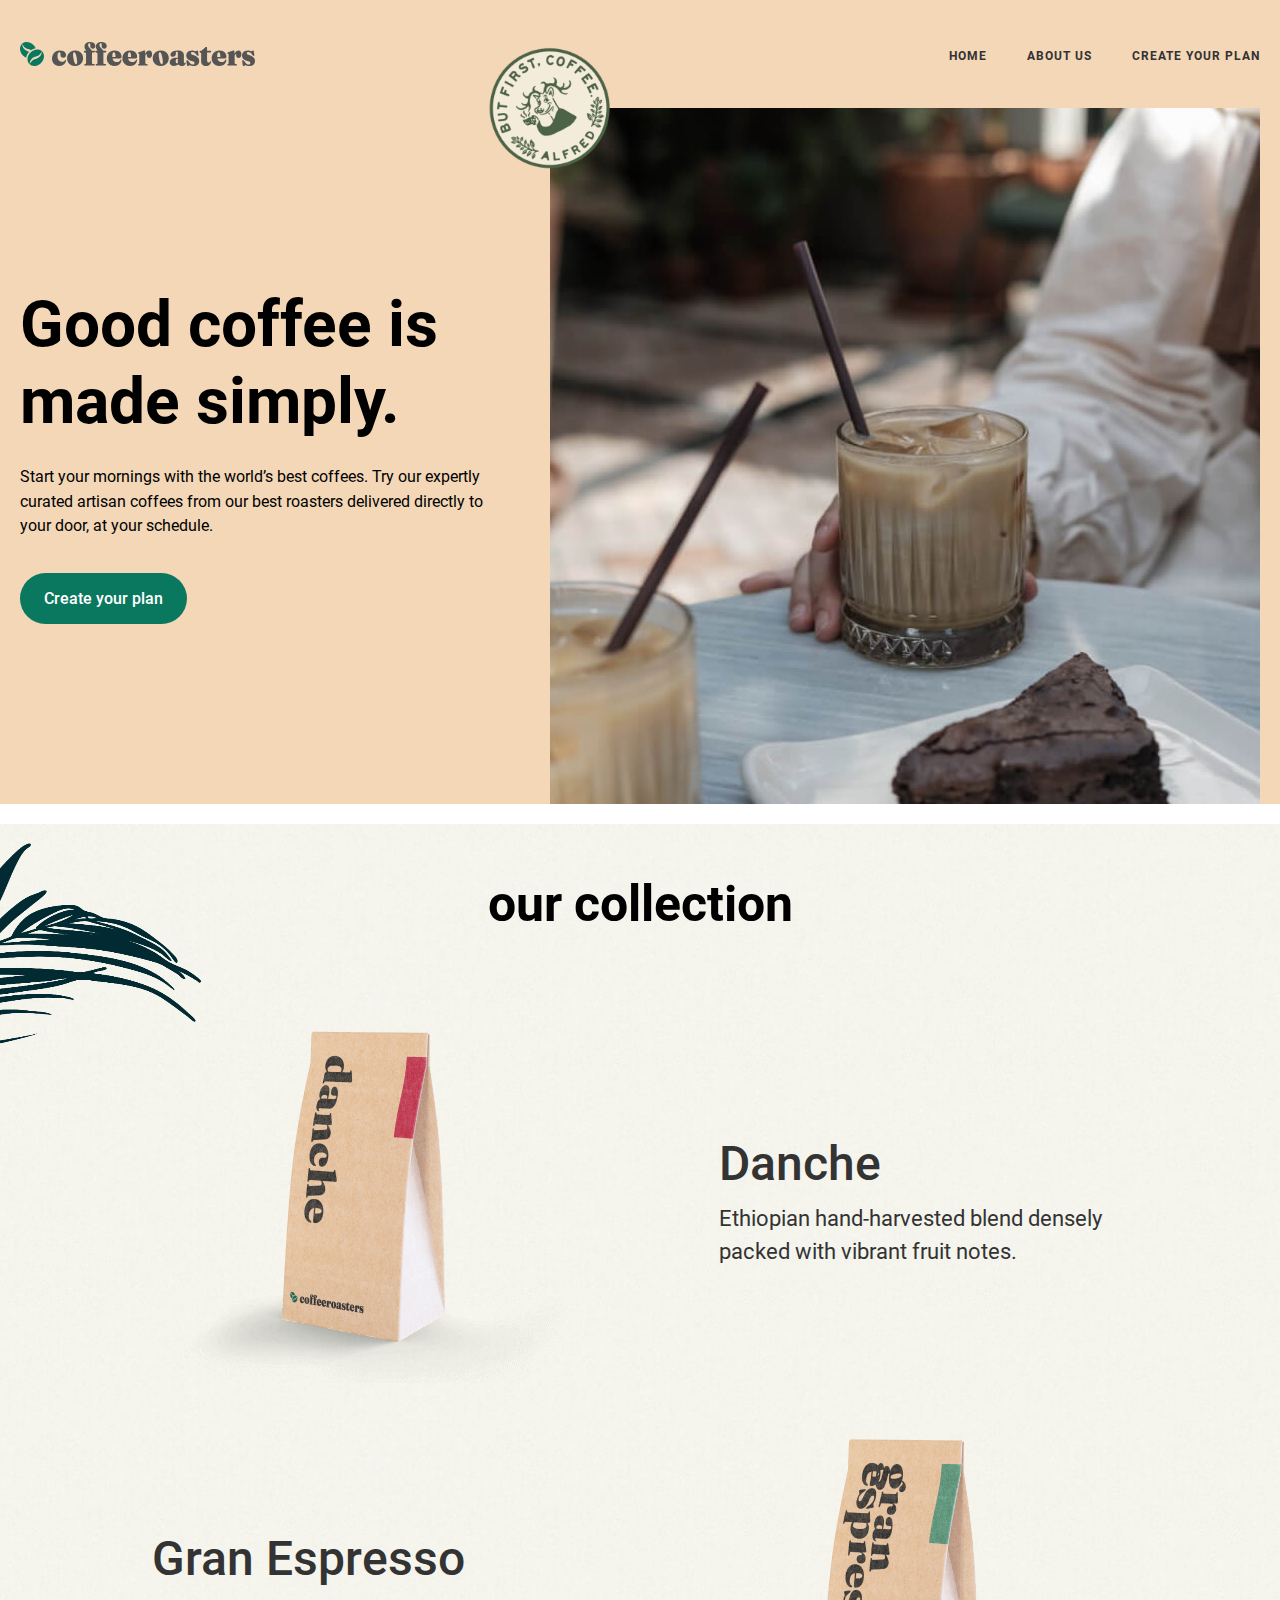
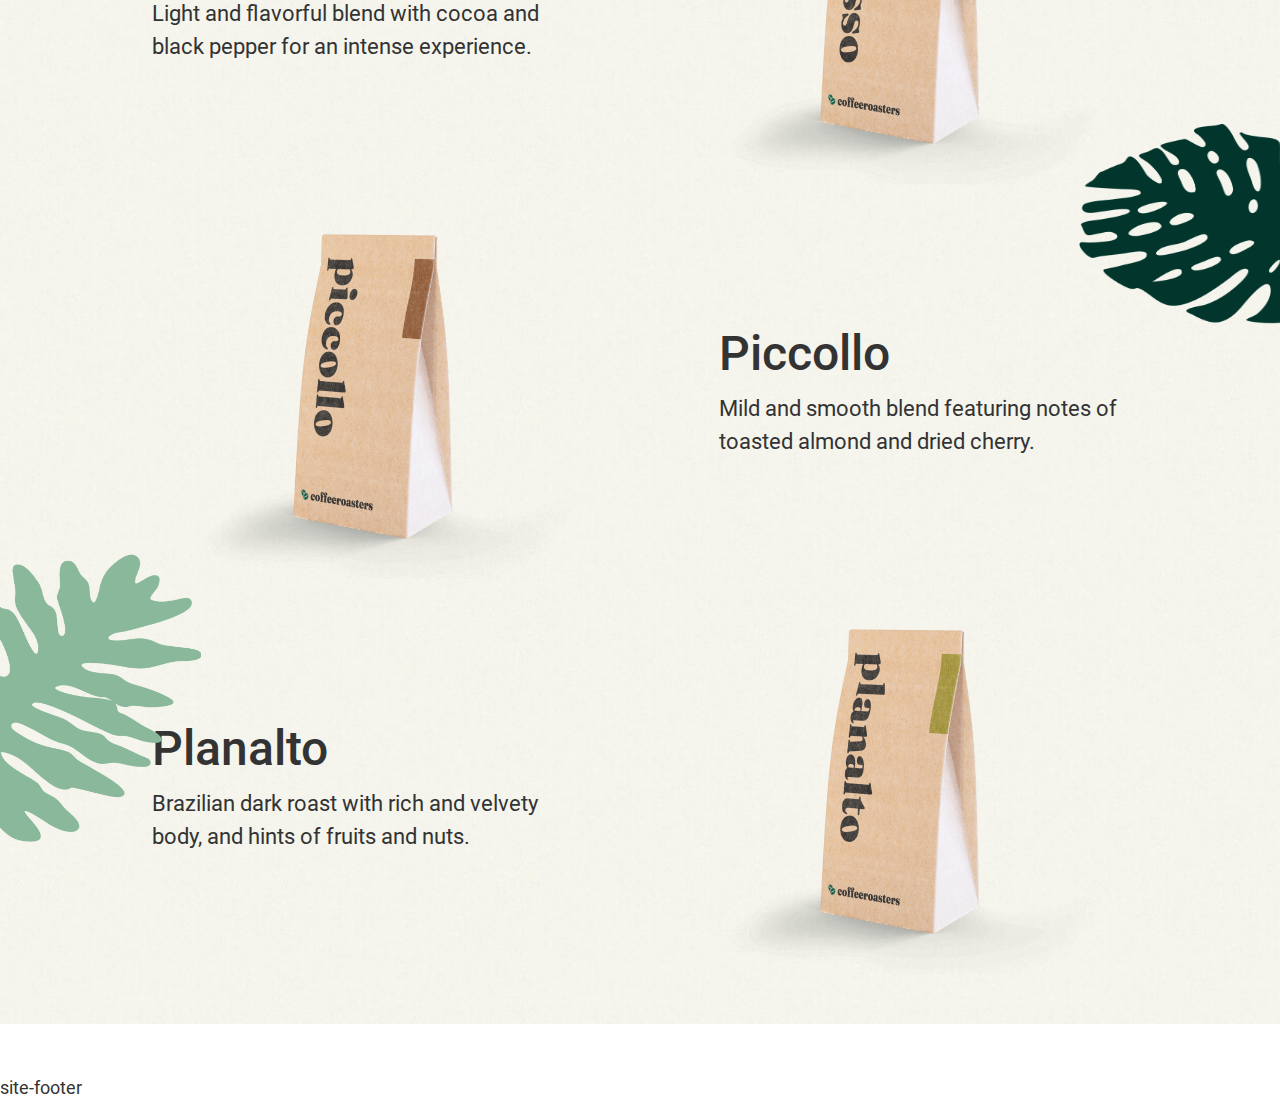
==== index.html @ a3892e59 "add our-collaction" ====
<!DOCTYPE html>
<html lang="en">
	<head>
		<meta charset="UTF-8" />
		<meta name="viewport" content="width=device-width, initial-scale=1.0" />
		<title>Cofferoasters</title>
		<!-- CSS -->
		<link rel="stylesheet" href="css/normalize.css" />
		<link rel="stylesheet" href="css/styles..css" />
	</head>
	<body>
		<div class="site-heder-wrapper">
			<headr class="site-header">
				<div class="container site-header__container">
					<a class="site-logo" href="/">
						<img class="site-logo__img" src="img/logo.svg" alt="logo" width="235" height="24" />
					</a>
					<ul class="site-nav">
						<li class="site-nav__item">
							<a class="site-nav__link" href="/">HOME</a>
						</li>
						<li class="site-nav__item">
							<a class="site-nav__link" href="/">ABOUT US</a>
						</li>
						<li class="site-nav__item">
							<a class="site-nav__link" href="/">Create your plan</a>
						</li>
					</ul>
				</div>
			</headr>
			<div class="hero">
				<div class="container hero__container">
					<div class="hero__info">
						<h1 class="hero__info-title">Good coffee is made simply.</h1>
						<p class="hero__info-text">
							Start your mornings with the world’s best coffees. Try our expertly curated artisan coffees from our best roasters
							delivered directly to your door, at your schedule.
						</p>
						<button class="btn">Create your plan</button>
					</div>
					<div class="hero__img-wrapper">
						<img src="img/hero-img.jpg" alt="hero-img" width="710" height="696" title="copuitino" />
						<img class="hero__img-wrapper__logo" src="img/hero-logo.png" alt="hero-logo" width="160" height="160" />
					</div>
				</div>
			</div>
		</div>
		<main class="main-content">
			<section class="our-collection">
				<img class="our-collaction__img-one" src="img/our-collaction-one.jpg" alt="least" width="402" height="300" />
				<img class="our-collaction__img-two" src="img/our-collaction-two.png" alt="least" width="402" height="300" />
				<img class="our-collaction__img-four" src="img/our-collaction-four.png" alt="least" width="402" height="300" />
				<div class="container our-collaction__containner">
					<h2 class="our-collection__title">our collection</h2>
					<ul class="our-collection__list">
						<li class="our-collection__item">
							<img class="our-collaction__img" src="img/danche.png" alt="Danche" width="450" height="375" title="Danche" />
							<div class="our-collection__item-info">
								<h2 class="our-collection__item-info__title">Danche</h2>
								<p class="our-collection__item-info__text">
									Ethiopian hand-harvested blend densely packed with vibrant fruit notes.
								</p>
							</div>
						</li>
						<li class="our-collection__item">
							<img
								class="our-collaction__img our-collaction__img2"
								src="img/grean-e.png"
								alt="Gran Espresso"
								width="450"
								height="375"
								title="Gran Espresso" />
							<div class="our-collection__item-info">
								<h2 class="our-collection__item-info__title">Gran Espresso</h2>
								<p class="our-collection__item-info__text">
									Light and flavorful blend with cocoa and black pepper for an intense experience.
								</p>
							</div>
						</li>
						<li class="our-collection__item">
							<img class="our-collaction__img" src="img/piccollo.png" alt="Piccollo" width="450" height="375" title="Piccollo" />
							<div class="our-collection__item-info">
								<h2 class="our-collection__item-info__title">Piccollo</h2>
								<p class="our-collection__item-info__text">
									Mild and smooth blend featuring notes of toasted almond and dried cherry.
								</p>
							</div>
						</li>
						<li class="our-collection__item">
							<img
								class="our-collaction__img our-collaction__img2"
								src="img/planato.png"
								alt="Planalto"
								width="450"
								height="375"
								title="Planalto" />
							<div class="our-collection__item-info">
								<h2 class="our-collection__item-info__title">Planalto</h2>
								<p class="our-collection__item-info__text">
									Brazilian dark roast with rich and velvety body, and hints of fruits and nuts.
								</p>
							</div>
						</li>
					</ul>
				</div>
			</section>
		</main>
		<footer class="site-footer">site-footer</footer>
	</body>
</html>
---- css/styles..css ----
:root {
	--green-bg: #0a775f;
	--black-color: #000000;
	--text-color: #333333;
	--white-color: #ffffff;
	--gold-bg: #f3d7b7;
	--darkgold-bg: #c99b67;
	--light-bg: #f8f8f2;
}

/* FOTS */
@font-face {
	font-family: 'Roboto';
	src: url('../fonts/Roboto-Regular.woff2') format('woff2'), url('../fonts/Roboto-Regular.woff') format('woff');
	font-weight: normal;
	font-style: normal;
	font-display: swap;
}

@font-face {
	font-family: 'Roboto';
	src: url('../fonts/Roboto-Medium.woff2') format('woff2'), url('../fonts/Roboto-Medium.woff') format('woff');
	font-weight: 500;
	font-style: normal;
	font-display: swap;
}

@font-face {
	font-family: 'Roboto';
	src: url('../fonts/Roboto-Bold.woff2') format('woff2'), url('../fonts/Roboto-Bold.woff') format('woff');
	font-weight: bold;
	font-style: normal;
	font-display: swap;
}

html {
	height: 100%;
	box-sizing: border-box;
	scroll-behavior: smooth;
}

*,
*::before,
*::after {
	box-sizing: inherit;
}

*:focus {
	outline: 2px dotted var(--green-bg);
	outline-offset: 3px;
}

body {
	display: flex;
	flex-direction: column;
	height: 100%;
	font-family: 'Roboto', sans-serif;
	font-weight: 400;
	color: var(--text-color);
	line-height: 1.55;
	font-size: 18px;
}

.container {
	max-width: 1380px;
	width: 100%;
	padding-left: 20px;
	padding-right: 20px;
	margin-left: auto;
	margin-right: auto;
}

h1,
h2,
h3,
h4,
h5,
h6,
p {
	margin-top: 0;
	margin-bottom: 0;
}

ul {
	list-style: none;
}

a {
	text-decoration: none;
}

.btn {
	border: none;
	padding: 16px 24px;
	border-radius: 100px;
	background-color: var(--green-bg);
	color: var(--white-color);
	font-size: 16px;
	font-weight: 500;
	line-height: 1.2;
	text-align: center;
	cursor: pointer;
	transition: opacity 0.4s ease;
}

.btn:hover {
	opacity: 0.8;
}

.btn:active {
	opacity: 0.6;
}

.main-content {
	flex-grow: 1;
	padding-top: 20px;
	padding-bottom: 50px;
}

.site-heder-wrapper {
	padding-top: 40px;
	background-color: var(--gold-bg);
}

.site-header {
	margin-bottom: 40px;
}

.site-header__container {
	display: flex;
	align-items: center;
	justify-content: space-between;
}

.site-logo {
	width: 235px;
	height: 24px;
	display: inline-block;
	transition: opacity 0.4s ease;
}

.site-logo:hover {
	opacity: 0.8;
}

.site-logo:active {
	opacity: 0.6;
}

.site-nav {
	padding: 0;
	margin: 0;
	display: flex;
	align-items: center;
}

.site-nav__item:not(:last-child) {
	margin-right: 40px;
}

.site-nav__link {
	text-transform: uppercase;
	color: var(--text-color);
	transition: all 0.4s ease;
	font-size: 12px;
	letter-spacing: 1px;
	line-height: 1.2;
	font-weight: 700;
}

.site-nav__link:hover {
	color: var(--green-bg);
}

.site-nav__link:active {
	opacity: 0.6;
}

/* HERO */
.hero {
	padding-top: 40px;
}
.hero__container {
	display: flex;
	align-items: center;
	justify-content: space-between;
}

.hero__info {
	max-width: 464px;
	width: 100%;
	margin-right: 50px;
}

.hero__info-title {
	color: var(--black-color);
	font-weight: 700;
	font-size: 64px;
	line-height: 1.2;
	margin-bottom: 24px;
}

.hero__info-text {
	font-size: 16px;
	color: var(--black-color);
	margin-bottom: 34px;
}

.hero__img-wrapper {
	position: relative;
	width: 710px;
	height: 696px;
}

.hero__img-wrapper img {
	object-fit: cover;
}

.hero__img-wrapper__logo {
	position: absolute;
	top: -80px;
	left: -80px;
	width: 160px;
	height: 160px;
}

/* OUR-COLLACTION */
.our-collection {
	position: relative;
}

.our-collaction__img-one {
	position: absolute;
	top: 0;
	left: -201px;
}

.our-collaction__img-two {
	position: absolute;
	top: 50%;
	right: -201px;
}
.our-collaction__img-four {
	position: absolute;
	bottom: 170px;
	left: -201px;
}
.our-collaction__containner {
	background-image: url(../img/our-collaction-bg.jpg);
	background-repeat: no-repeat;
	background-size: cover;
	background-position: center center;
	background-color: var(--light-bg);
	padding-top: 50px;
	padding-bottom: 50px;
}

.our-collection__title {
	text-align: center;
	font-weight: 700;
	font-size: 50px;
	line-height: 1.2;
	color: var(--black-color);
	margin-bottom: 80px;
}

.our-collection__list {
	display: flex;
	flex-direction: column;
	justify-content: center;
	align-items: center;
	margin: 0;
	padding: 0;
}

.our-collection__item {
	display: flex;
	align-items: center;
}

.our-collection__item:not(:last-child) {
	margin-bottom: 20px;
}

.our-collection__item:nth-child(2n) {
	flex-direction: row-reverse;
}

.our-collaction__img {
	width: 450px;
	height: 375px;
	object-fit: cover;
	margin-right: 117px;
}

.our-collaction__img2 {
	margin-right: 0;
	margin-left: 117px;
}

.our-collection__item-info {
	max-width: 410px;
}

.our-collection__item-info__title {
	margin-bottom: 10px;
	font-weight: 500;
	font-size: 48px;
	line-height: 1.2;
}

.our-collection__item-info__text {
	font-size: 22px;
	line-height: 1.5;
	font-weight: 400;
}
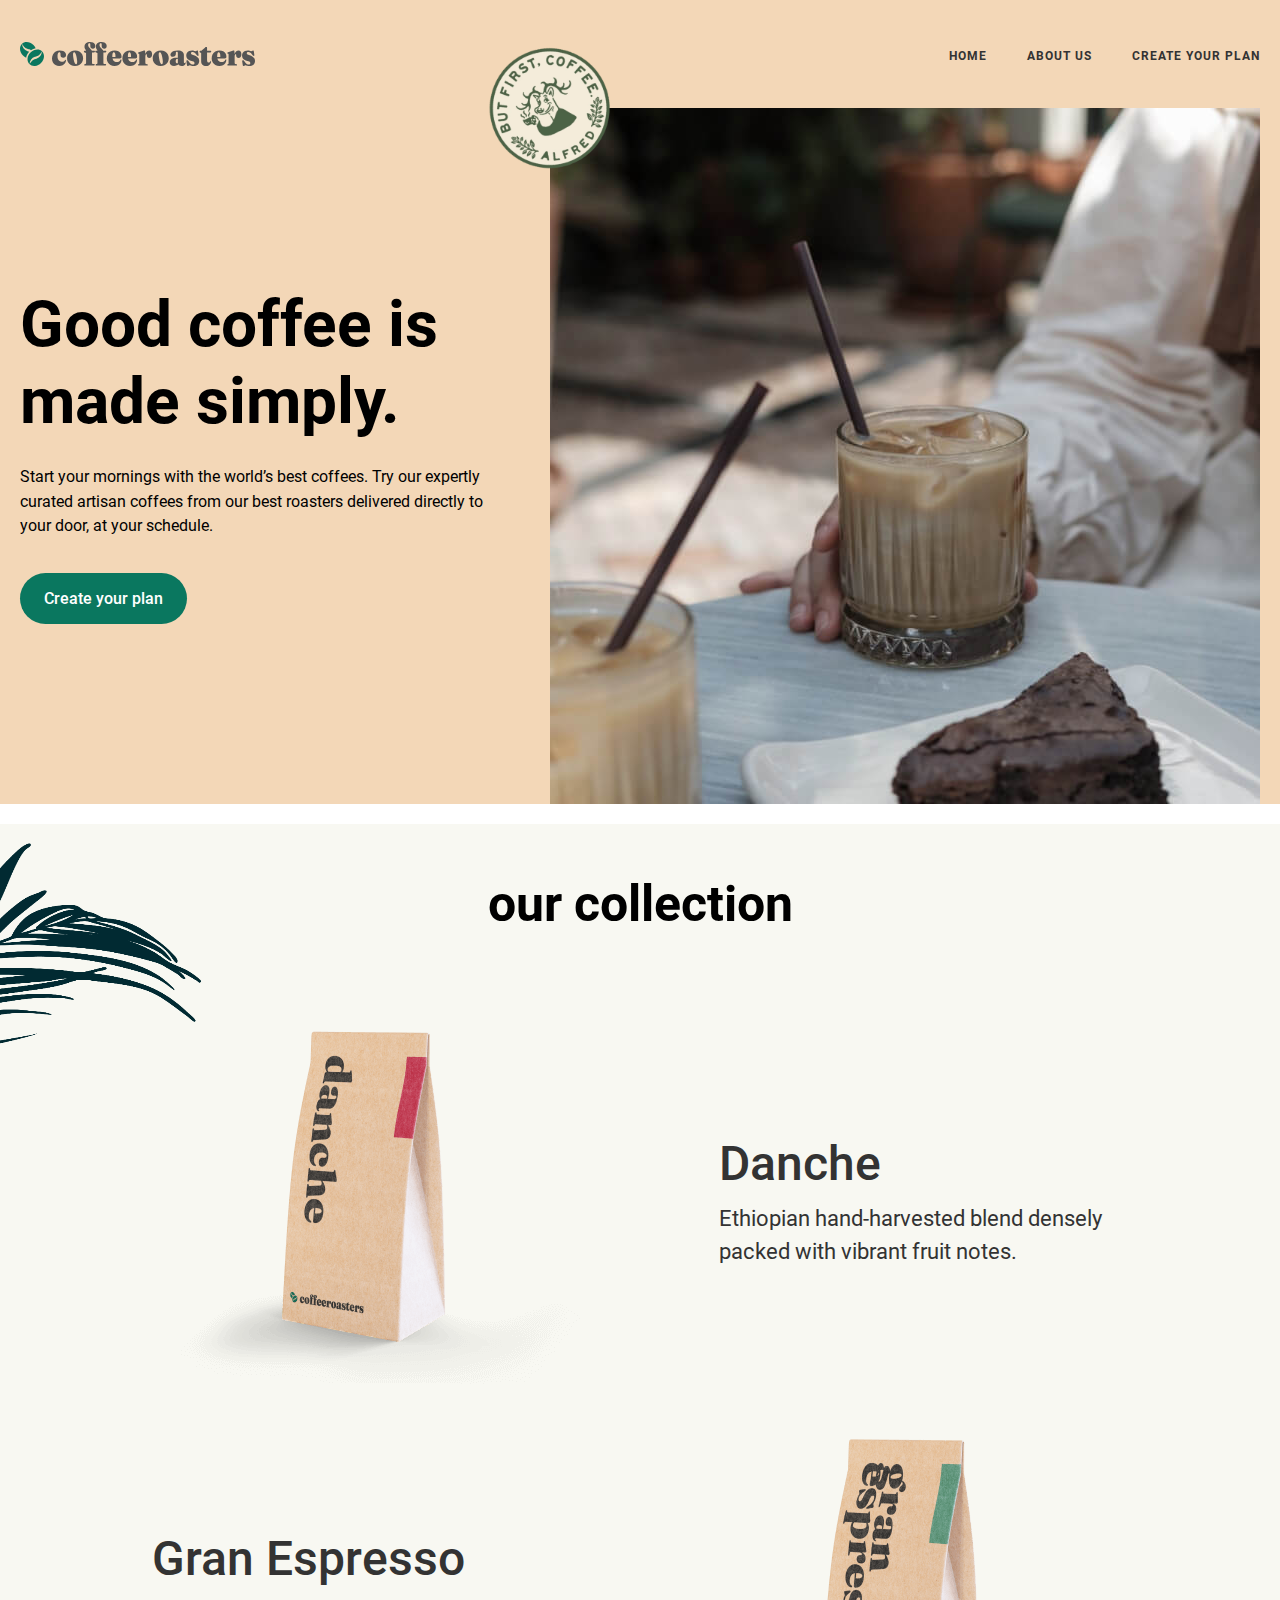
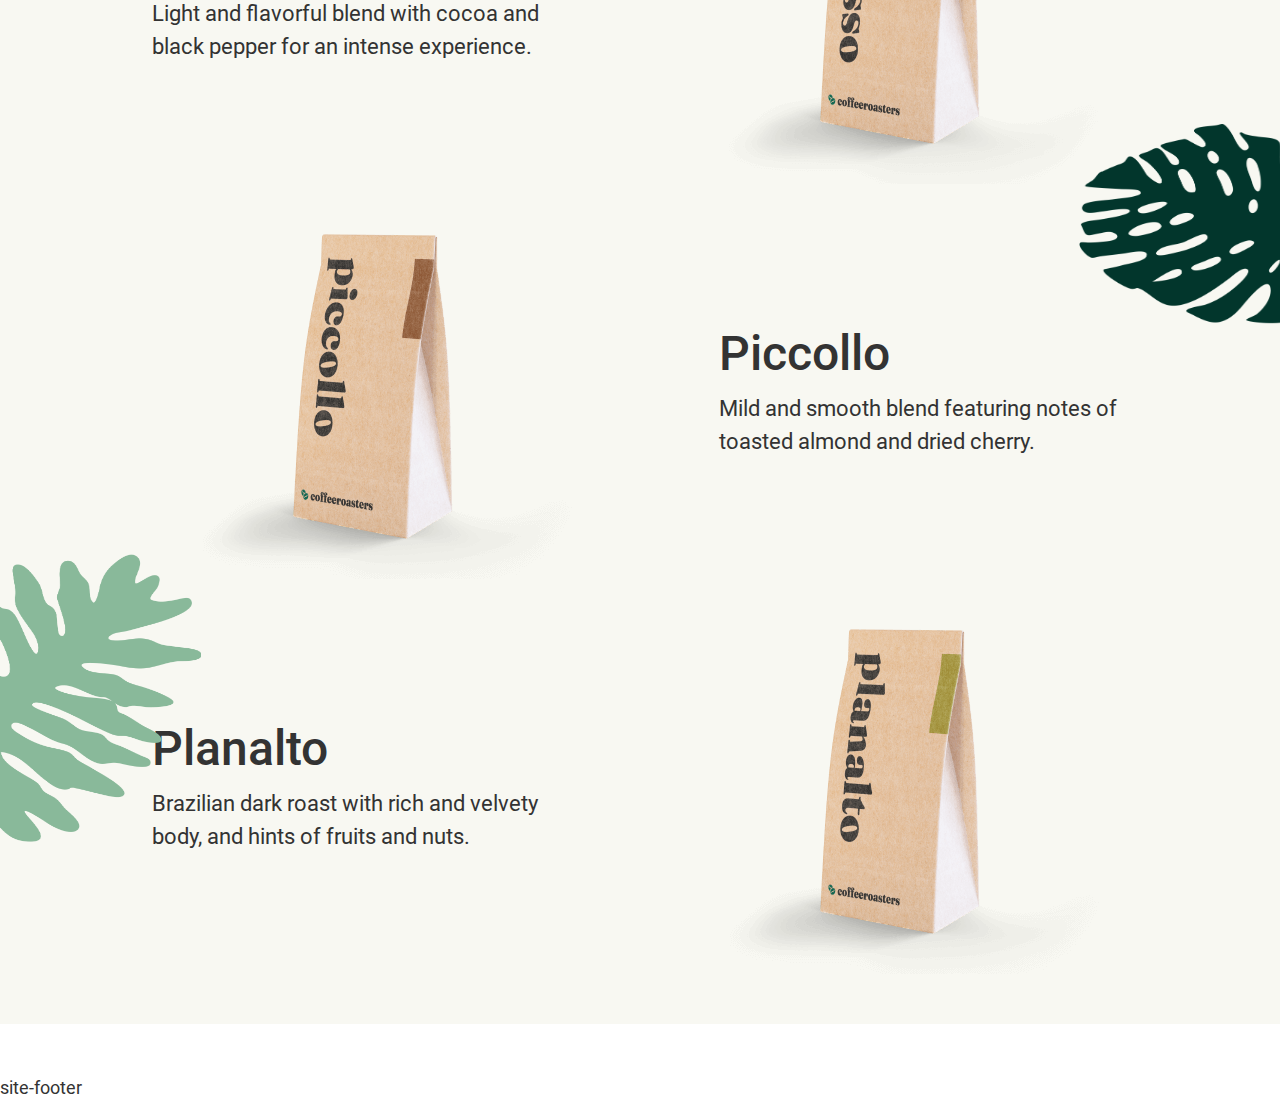
==== commit a16e4461: "add bem && positen" ====
--- a/index.html
+++ b/index.html
@@ -47,14 +47,14 @@
 		</div>
 		<main class="main-content">
 			<section class="our-collection">
-				<img class="our-collaction__img-one" src="img/our-collaction-one.jpg" alt="least" width="402" height="300" />
-				<img class="our-collaction__img-two" src="img/our-collaction-two.png" alt="least" width="402" height="300" />
-				<img class="our-collaction__img-four" src="img/our-collaction-four.png" alt="least" width="402" height="300" />
-				<div class="container our-collaction__containner">
+				<div class="container our-collection__containner">
+					<img class="our-collection__img-one" src="img/our-collaction-one.jpg" alt="least" width="402" height="300" />
+					<img class="our-collection__img-two" src="img/our-collaction-two.png" alt="least" width="402" height="300" />
+					<img class="our-collection__img-four" src="img/our-collaction-four.png" alt="least" width="402" height="300" />
 					<h2 class="our-collection__title">our collection</h2>
 					<ul class="our-collection__list">
 						<li class="our-collection__item">
-							<img class="our-collaction__img" src="img/danche.png" alt="Danche" width="450" height="375" title="Danche" />
+							<img class="our-collection__img" src="img/danche.png" alt="Danche" width="450" height="375" title="Danche" />
 							<div class="our-collection__item-info">
 								<h2 class="our-collection__item-info__title">Danche</h2>
 								<p class="our-collection__item-info__text">
@@ -64,7 +64,7 @@
 						</li>
 						<li class="our-collection__item">
 							<img
-								class="our-collaction__img our-collaction__img2"
+								class="our-collection__img our-collection__img2"
 								src="img/grean-e.png"
 								alt="Gran Espresso"
 								width="450"
@@ -78,7 +78,7 @@
 							</div>
 						</li>
 						<li class="our-collection__item">
-							<img class="our-collaction__img" src="img/piccollo.png" alt="Piccollo" width="450" height="375" title="Piccollo" />
+							<img class="our-collection__img" src="img/piccollo.png" alt="Piccollo" width="450" height="375" title="Piccollo" />
 							<div class="our-collection__item-info">
 								<h2 class="our-collection__item-info__title">Piccollo</h2>
 								<p class="our-collection__item-info__text">
@@ -88,7 +88,7 @@
 						</li>
 						<li class="our-collection__item">
 							<img
-								class="our-collaction__img our-collaction__img2"
+								class="our-collection__img our-collection__img2"
 								src="img/planato.png"
 								alt="Planalto"
 								width="450"
--- a/css/styles..css
+++ b/css/styles..css
@@ -224,29 +224,27 @@
 	height: 160px;
 }
 
-/* OUR-COLLACTION */
-.our-collection {
-	position: relative;
-}
-
-.our-collaction__img-one {
+/* our-collection */
+
+.our-collection__img-one {
 	position: absolute;
 	top: 0;
 	left: -201px;
 }
 
-.our-collaction__img-two {
+.our-collection__img-two {
 	position: absolute;
 	top: 50%;
 	right: -201px;
 }
-.our-collaction__img-four {
+.our-collection__img-four {
 	position: absolute;
 	bottom: 170px;
 	left: -201px;
 }
-.our-collaction__containner {
-	background-image: url(../img/our-collaction-bg.jpg);
+.our-collection__containner {
+	position: relative;
+	background-image: url(../img/our-collection-bg.jpg);
 	background-repeat: no-repeat;
 	background-size: cover;
 	background-position: center center;
@@ -286,14 +284,14 @@
 	flex-direction: row-reverse;
 }
 
-.our-collaction__img {
+.our-collection__img {
 	width: 450px;
 	height: 375px;
 	object-fit: cover;
 	margin-right: 117px;
 }
 
-.our-collaction__img2 {
+.our-collection__img2 {
 	margin-right: 0;
 	margin-left: 117px;
 }
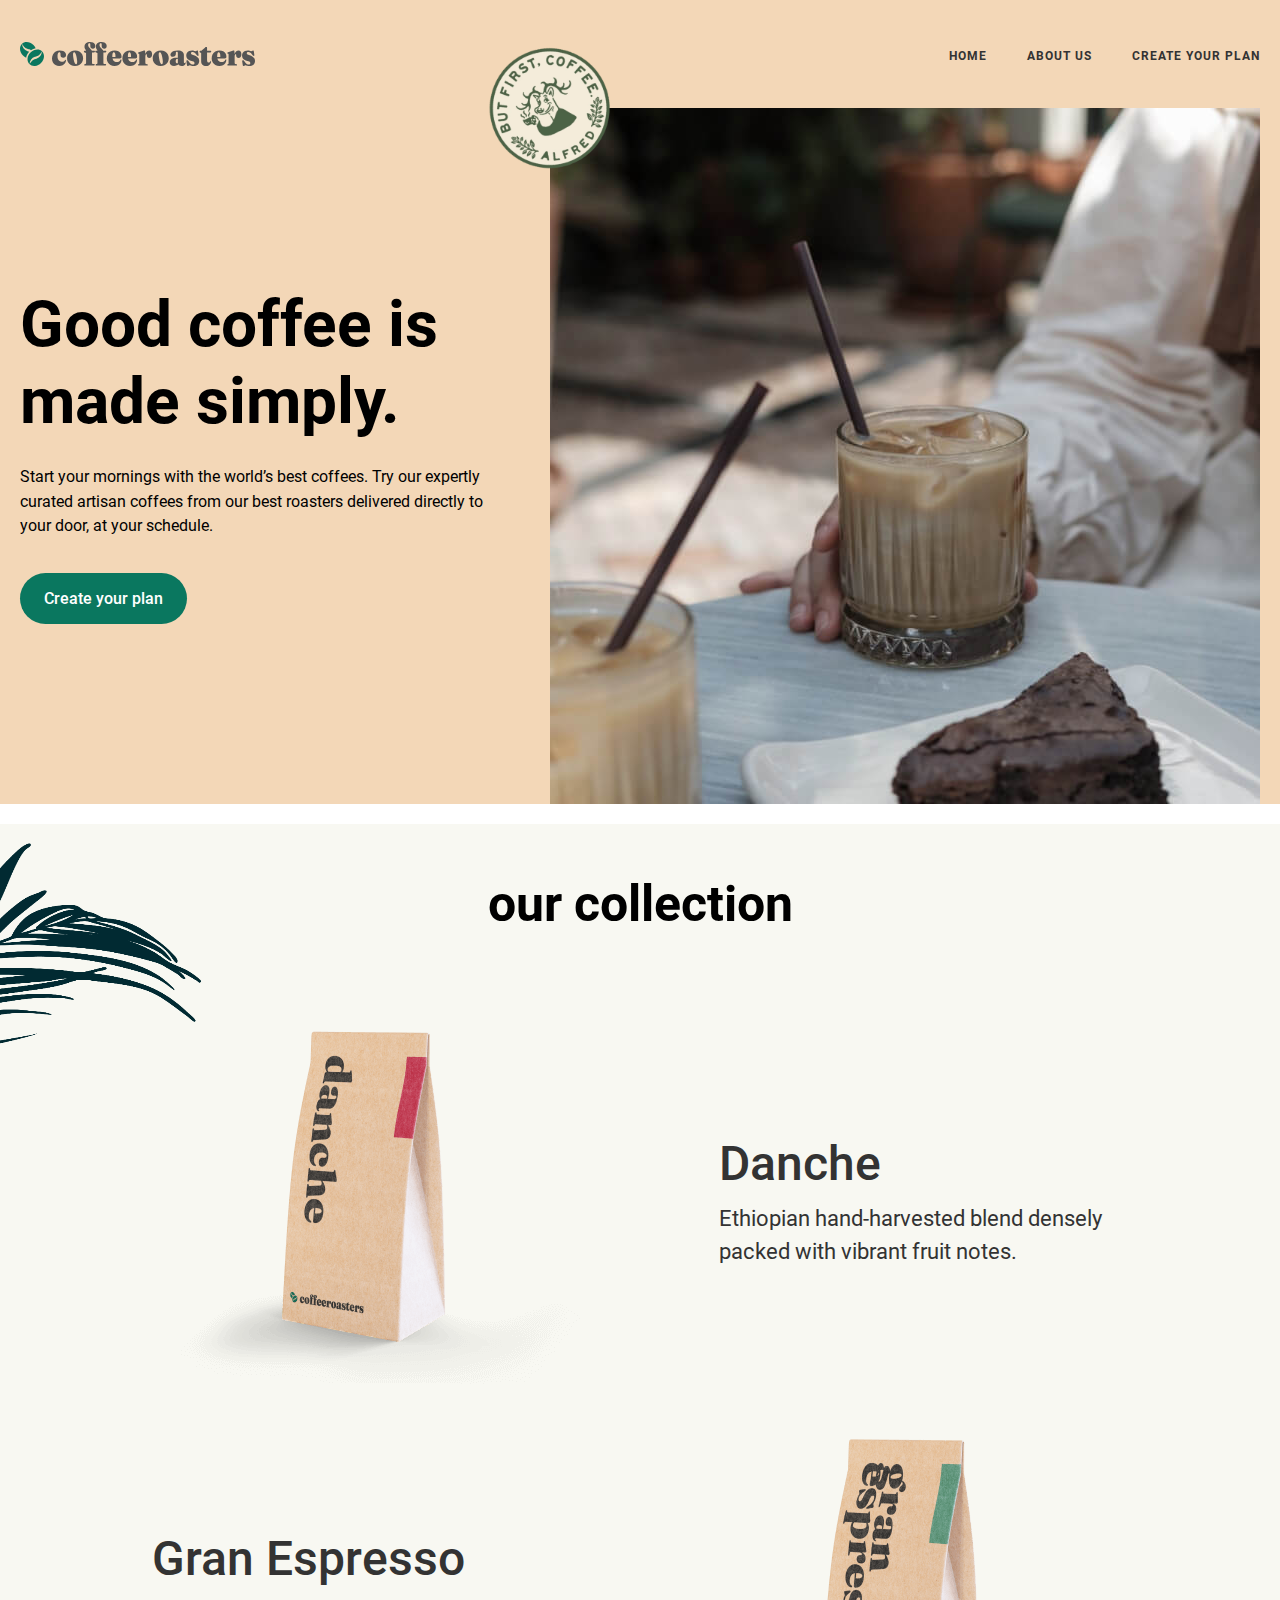
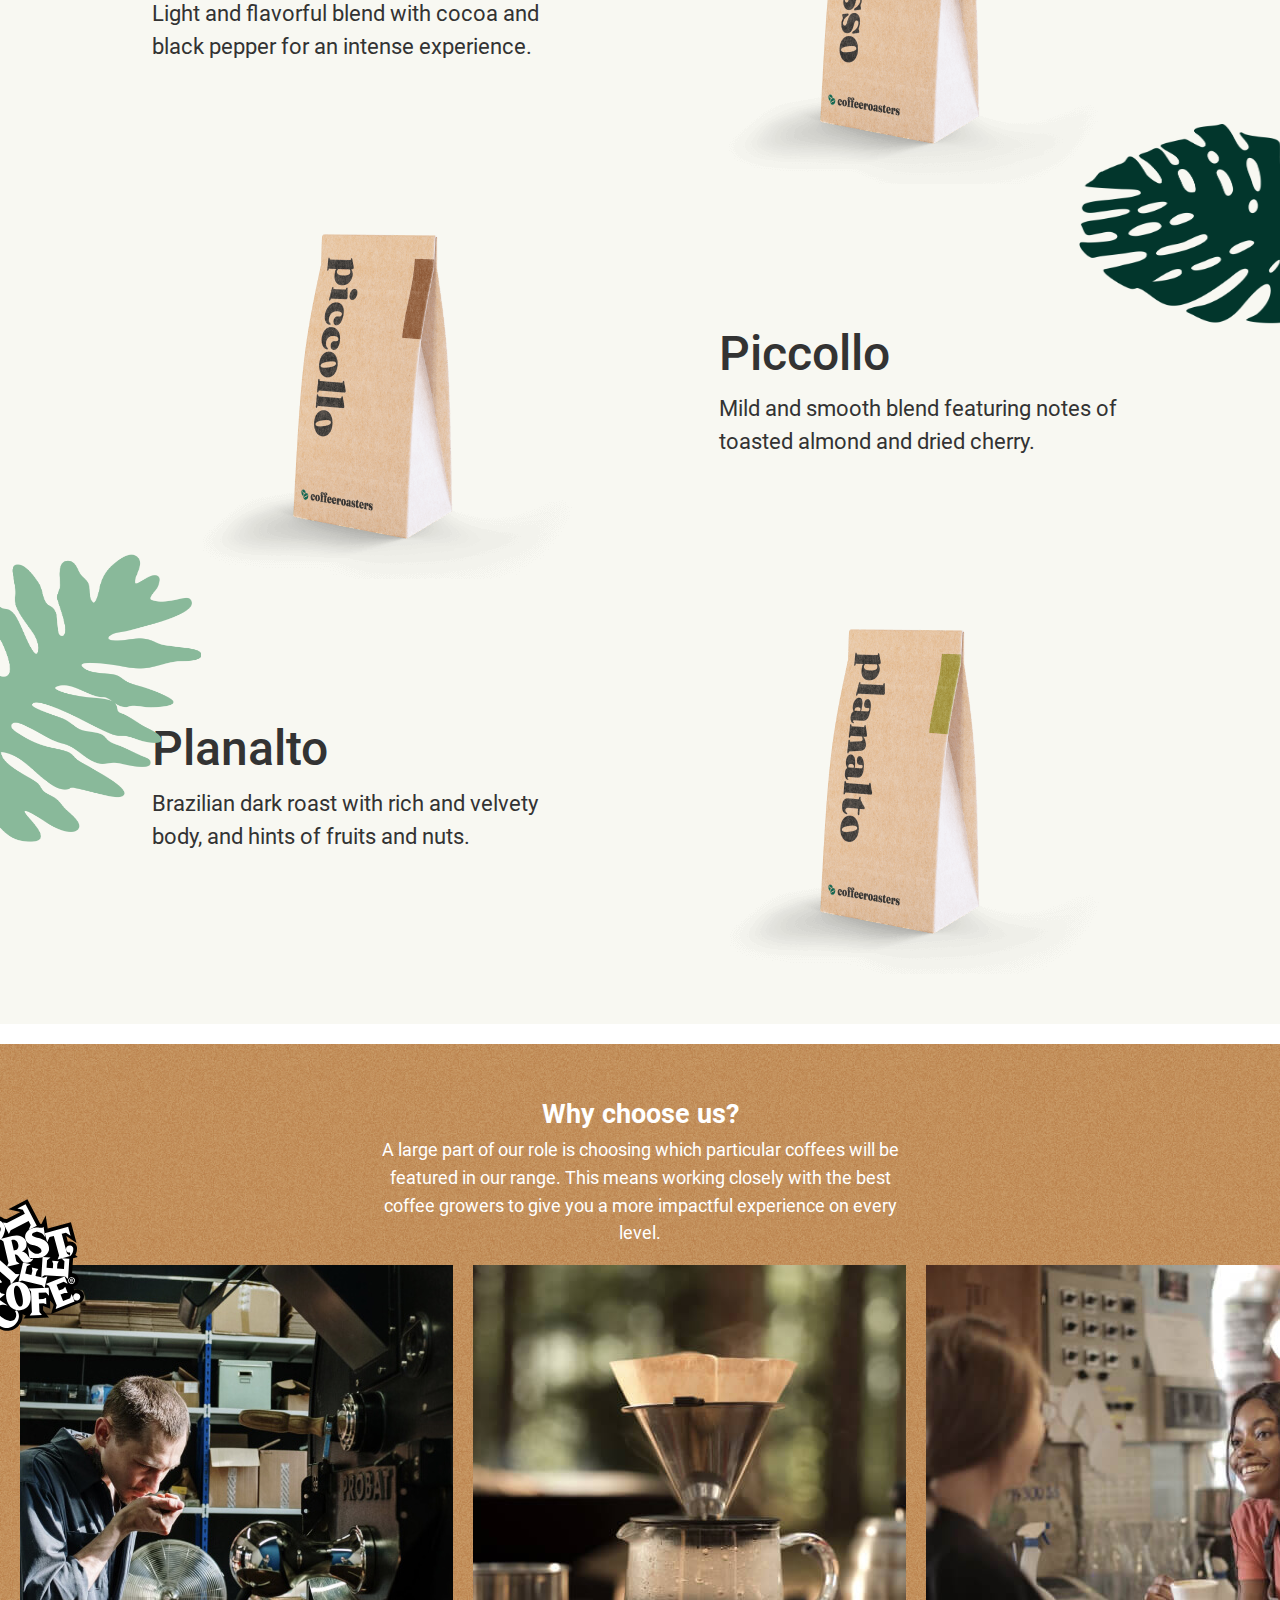
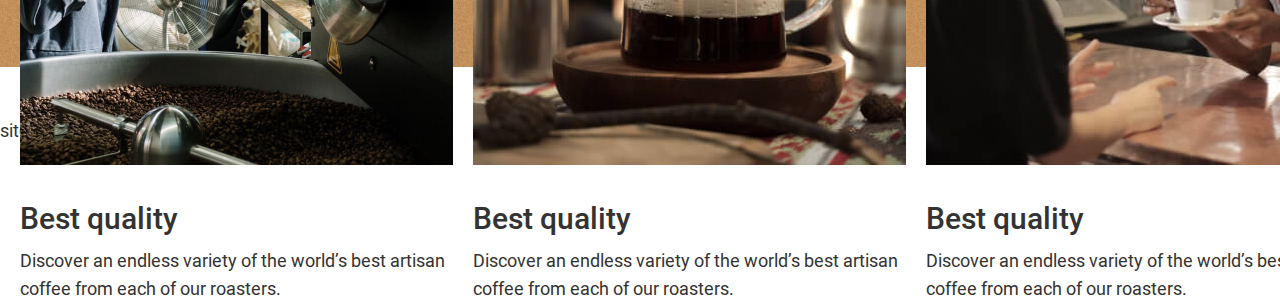
==== commit 965b3d3c: "add index-collection" ====
--- a/index.html
+++ b/index.html
@@ -104,6 +104,66 @@
 					</ul>
 				</div>
 			</section>
+
+			<!-- INDEX_COLLACTION -->
+			<section class="index-colaction">
+				<div class="container index-colaction__inner">
+					<div class="index-colaction__info">
+						<h2 class="index-colaction__title">Why choose us?</h2>
+						<p class="index-colaction__text">
+							A large part of our role is choosing which particular coffees will be featured in our range. This means working
+							closely with the best coffee growers to give you a more impactful experience on every level.
+						</p>
+					</div>
+					<ul class="index-colaction__list">
+						<li class="index-colaction__item">
+							<img
+								class="index-colaction__item-logo"
+								src="img/index-colection-logo.svg"
+								alt="index-colaction-logo"
+								width="128"
+								height="136" />
+							<img
+								class="index-colaction__img"
+								src="img/best-quality.jpg"
+								alt="Best quality"
+								width="433"
+								height="500"
+								title="Best quality" />
+							<h3 class="index-colaction__item-title">Best quality</h3>
+							<p class="index-colaction__item-text">
+								Discover an endless variety of the world’s best artisan coffee from each of our roasters.
+							</p>
+						</li>
+						<li class="index-colaction__item">
+							<img
+								class="index-colaction__img"
+								src="img/exclusive-benefits.jpg"
+								alt="Exclusive benefits"
+								width="433"
+								height="500"
+								title="Exclusive benefits" />
+							<h3 class="index-colaction__item-title">Best quality</h3>
+							<p class="index-colaction__item-text">
+								Discover an endless variety of the world’s best artisan coffee from each of our roasters.
+							</p>
+						</li>
+						<li class="index-colaction__item">
+							<img
+								class="index-colaction__img"
+								src="img/free-shipping.jpg"
+								alt="Free shipping"
+								width="433"
+								height="500"
+								title="Free shipping" />
+							<h3 class="index-colaction__item-title">Best quality</h3>
+							<p class="index-colaction__item-text">
+								Discover an endless variety of the world’s best artisan coffee from each of our roasters.
+							</p>
+						</li>
+					</ul>
+				</div>
+			</section>
 		</main>
 		<footer class="site-footer">site-footer</footer>
 	</body>
--- a/css/styles..css
+++ b/css/styles..css
@@ -57,8 +57,8 @@
 	font-family: 'Roboto', sans-serif;
 	font-weight: 400;
 	color: var(--text-color);
+	font-size: 18px;
 	line-height: 1.55;
-	font-size: 18px;
 }
 
 .container {
@@ -225,7 +225,9 @@
 }
 
 /* our-collection */
-
+.our-collection {
+	margin-bottom: 20px;
+}
 .our-collection__img-one {
 	position: absolute;
 	top: 0;
@@ -312,3 +314,58 @@
 	line-height: 1.5;
 	font-weight: 400;
 }
+
+/* INDEX_COLECTION */
+
+.index-colaction__inner {
+	position: relative;
+	background-image: url(../img/index-colection-bg.jpg);
+	background-position: center center;
+	background-repeat: no-repeat;
+	background-size: cover;
+	padding-top: 50px;
+	padding-bottom: 420px;
+}
+
+.index-colaction__info {
+	margin-left: auto;
+	margin-right: auto;
+	max-width: 518px;
+	width: 100%;
+	text-align: center;
+	color: var(--white-color);
+}
+
+.index-colaction__list {
+	position: absolute;
+	display: flex;
+	padding: 0;
+}
+
+.index-colaction__item:nth-child(1) {
+	position: relative;
+}
+
+.index-colaction__item-logo {
+	position: absolute;
+	left: -64px;
+	top: -68px;
+}
+
+.index-colaction__item:not(:last-child) {
+	margin-right: 20px;
+}
+
+.index-colaction__img {
+	width: 433px;
+	height: 500px;
+	object-fit: cover;
+	margin-bottom: 28px;
+}
+
+.index-colaction__item-title {
+	font-weight: 500;
+	font-size: 30px;
+	line-height: 1.2;
+	margin-bottom: 10px;
+}
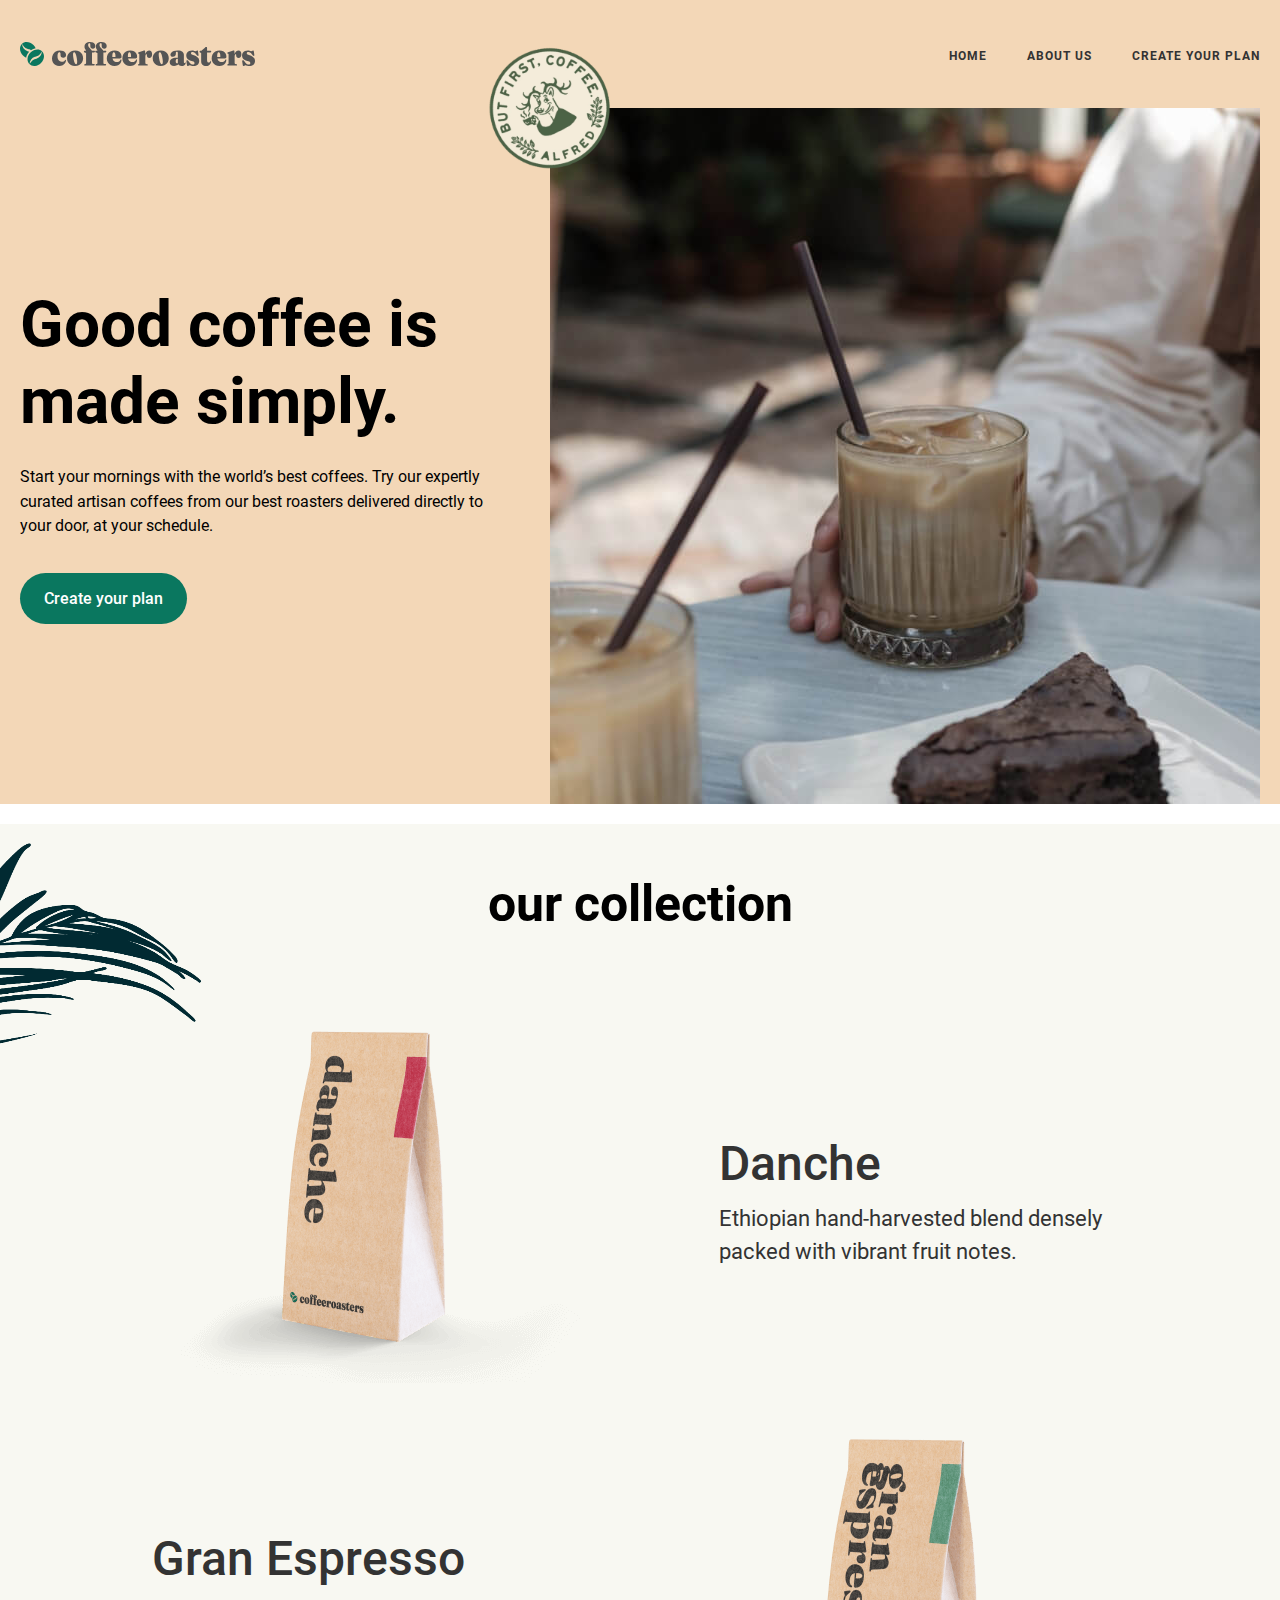
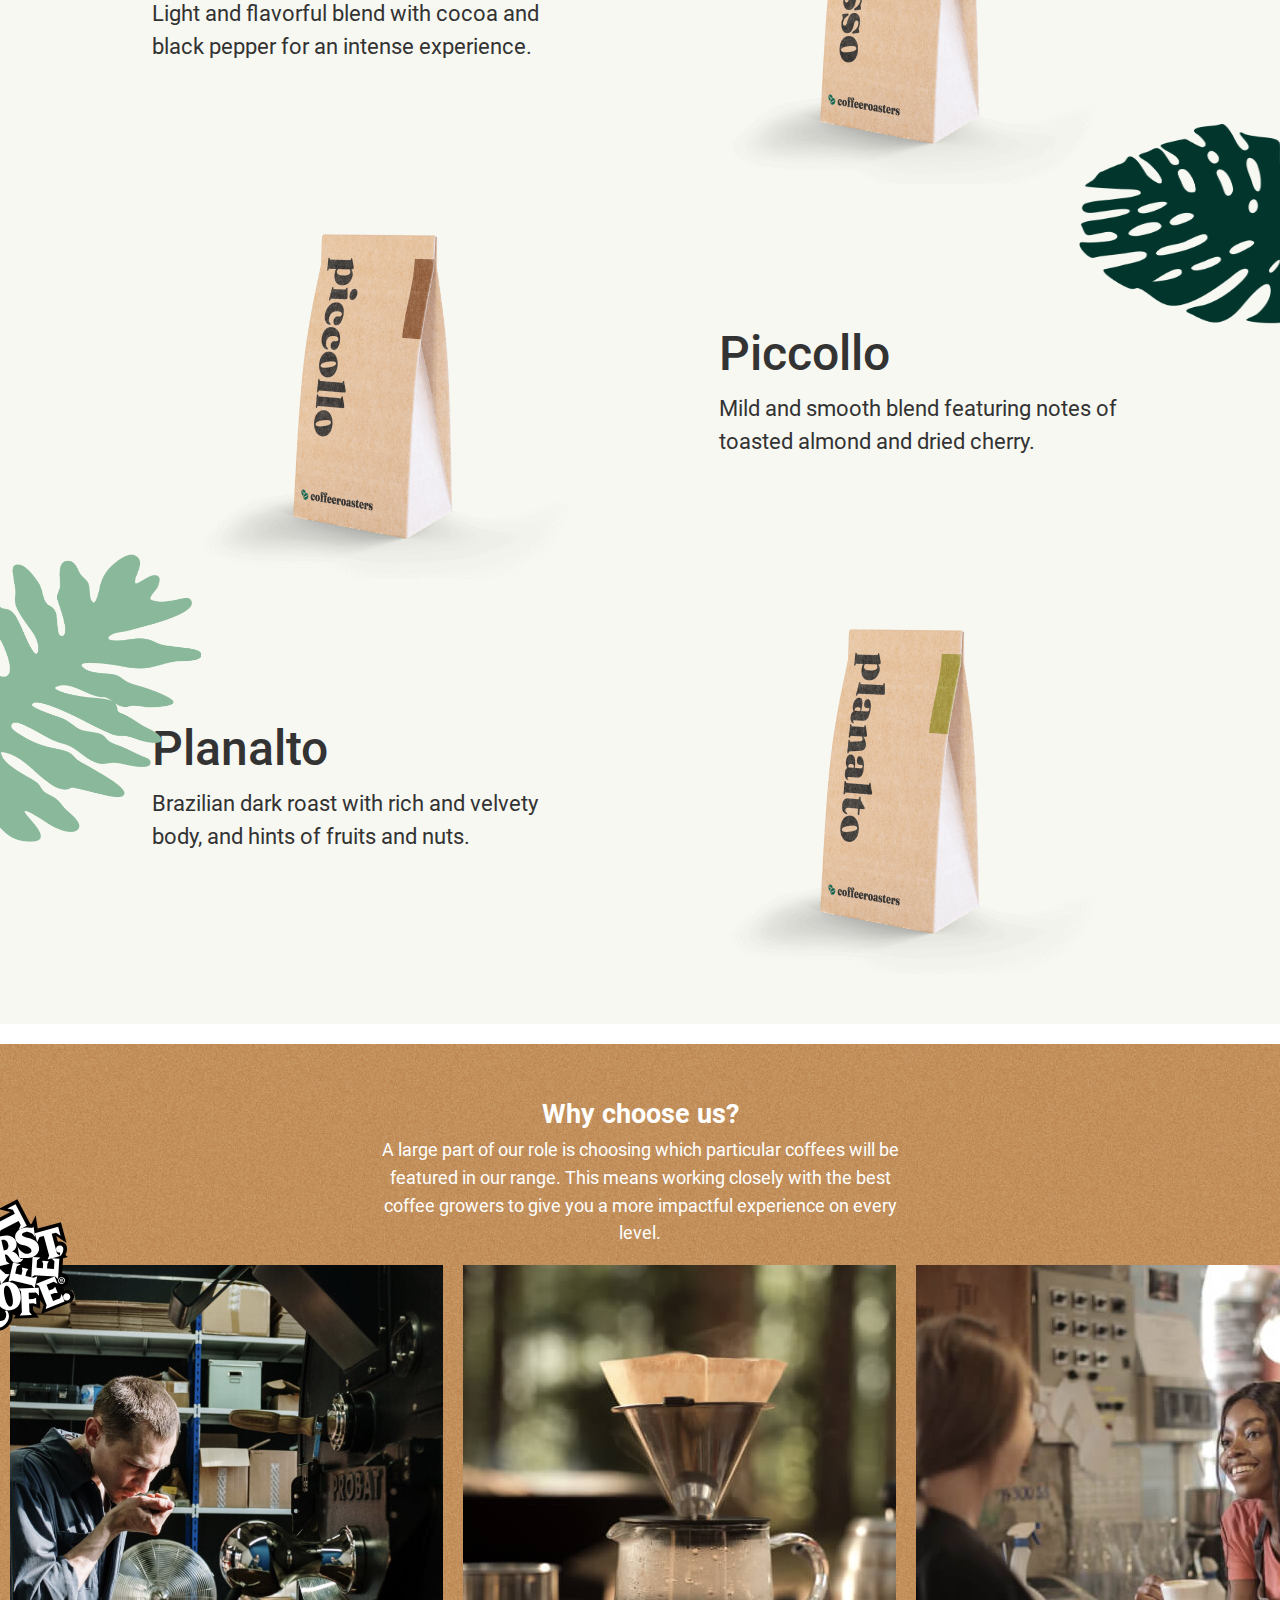
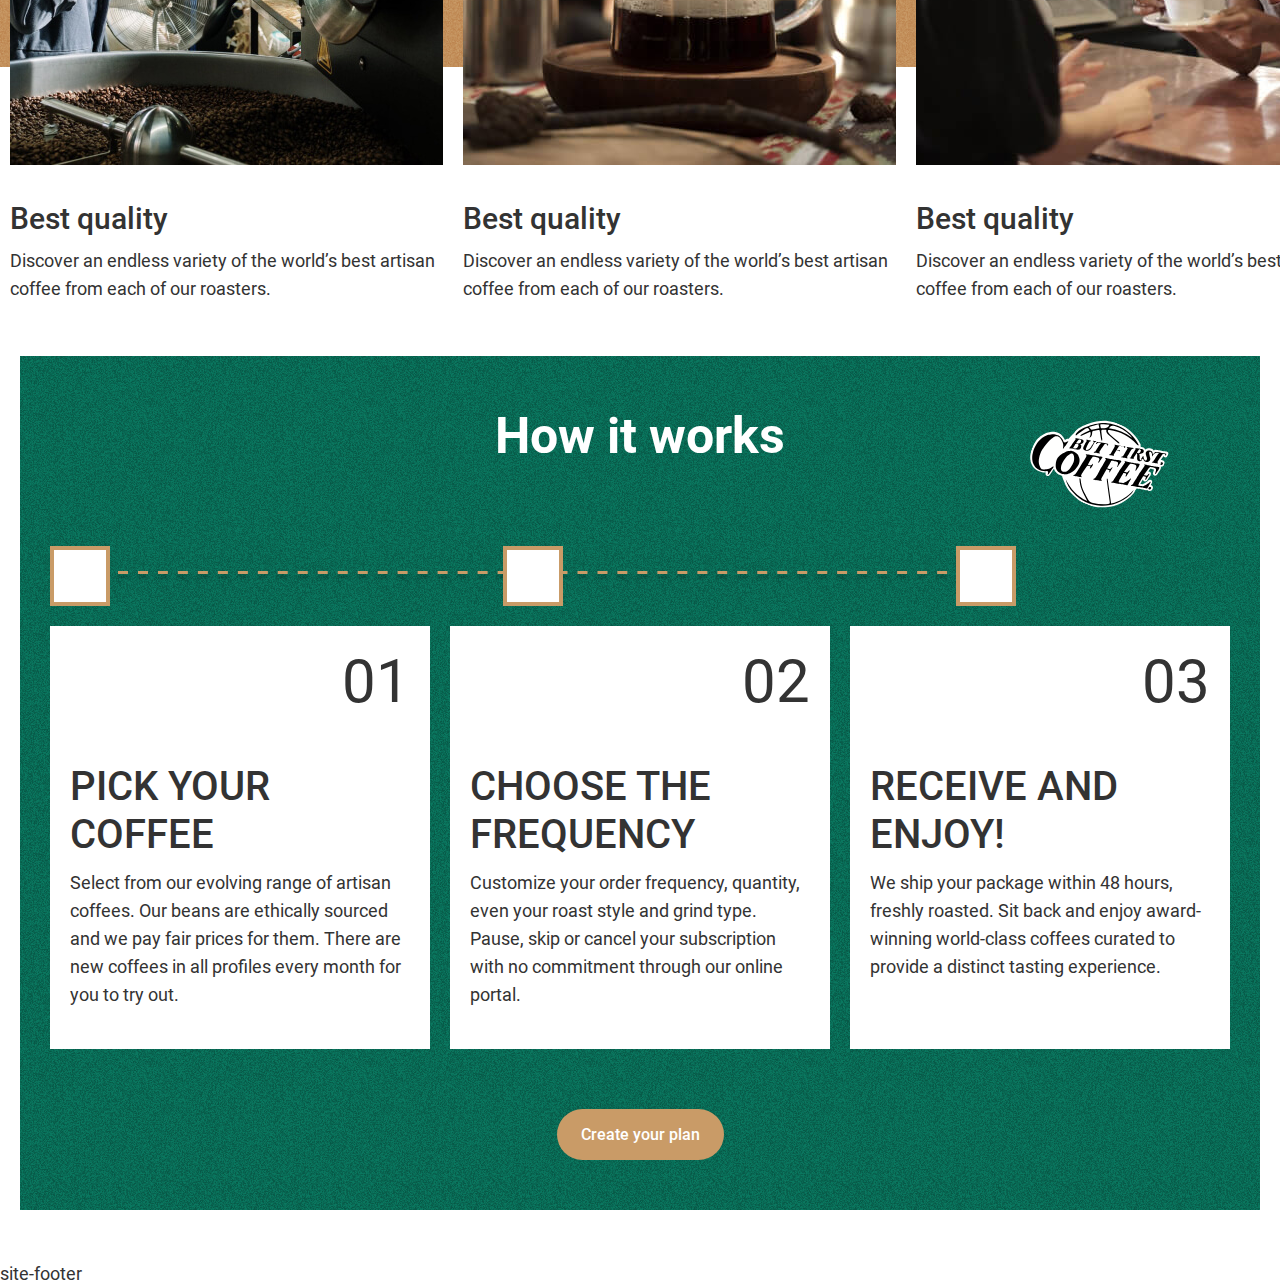
==== commit 5d20f3fe: "add ho-it-works" ====
--- a/index.html
+++ b/index.html
@@ -164,6 +164,58 @@
 					</ul>
 				</div>
 			</section>
+
+			<!-- How it works -->
+			<section class="how-it-works">
+				<div class="container">
+					<div class="how-it-works__inner">
+						<img class="how-it-works__img" src="img/how-it-works.svg" alt="cooffee" width="192" height="129" />
+						<h2 class="how-it-works__title">How it works</h2>
+						<div class="how-it-works__kvadrat">
+							<div class="how-it-works__kvadrat-inner"></div>
+							<div class="how-it-works__kvadrat-inner"></div>
+							<div class="how-it-works__kvadrat-inner"></div>
+						</div>
+						<ol class="how-it-works__list">
+							<li class="how-it-works__item">
+								<h3 class="how-it-works__item-number">01</h3>
+								<div class="how-it-works__item-info">
+									<h3 class="how-it-works__item-title">Pick your coffee</h3>
+									<p class="how-it-works__item-text">
+										Select from our evolving range of artisan coffees. Our beans are ethically sourced and we pay fair prices for
+										them. There are new coffees in all profiles every month for you to try out.
+									</p>
+								</div>
+							</li>
+
+							<li class="how-it-works__item">
+								<h3 class="how-it-works__item-number">02</h3>
+								<div class="how-it-works__item-info">
+									<h3 class="how-it-works__item-title">Choose the frequency</h3>
+									<p class="how-it-works__item-text">
+										Customize your order frequency, quantity, even your roast style and grind type. Pause, skip or cancel your
+										subscription with no commitment through our online portal.
+									</p>
+								</div>
+							</li>
+
+							<li class="how-it-works__item">
+								<h3 class="how-it-works__item-number">03</h3>
+								<div class="how-it-works__item-info">
+									<h3 class="how-it-works__item-title">Receive and enjoy!</h3>
+									<p class="how-it-works__item-text">
+										We ship your package within 48 hours, freshly roasted. Sit back and enjoy award-winning world-class coffees
+										curated to provide a distinct tasting experience.
+									</p>
+								</div>
+							</li>
+						</ol>
+						<div class="how-it-works__btn-wrapper">
+							<button class="btn how-it-works__btn">Create your plan</button>
+						</div>
+					</div>
+				</div>
+			</section>
 		</main>
 		<footer class="site-footer">site-footer</footer>
 	</body>
--- a/css/styles..css
+++ b/css/styles..css
@@ -59,6 +59,7 @@
 	color: var(--text-color);
 	font-size: 18px;
 	line-height: 1.55;
+	overflow-x: hidden;
 }
 
 .container {
@@ -316,6 +317,9 @@
 }
 
 /* INDEX_COLECTION */
+.index-colaction {
+	margin-bottom: 289px;
+}
 
 .index-colaction__inner {
 	position: relative;
@@ -340,6 +344,7 @@
 	position: absolute;
 	display: flex;
 	padding: 0;
+	margin-left: -10px;
 }
 
 .index-colaction__item:nth-child(1) {
@@ -369,3 +374,97 @@
 	line-height: 1.2;
 	margin-bottom: 10px;
 }
+
+.how-it-works__inner {
+	position: relative;
+	background-image: url(../img/how-it-works-bg.jpg);
+	padding: 50px 30px;
+}
+
+.how-it-works__img {
+	position: absolute;
+	right: 68px;
+	top: 41px;
+}
+
+.how-it-works__title {
+	text-align: center;
+	font-weight: 700;
+	color: var(--white-color);
+	font-size: 50px;
+	line-height: 1.2;
+	margin-bottom: 80px;
+}
+
+.how-it-works__kvadrat {
+	max-width: 966px;
+	width: 100%;
+	display: flex;
+	justify-content: space-between;
+	background-image: url(../img/how-it-works-ine.png);
+	background-repeat: no-repeat;
+	background-position: center center;
+	margin-bottom: 20px;
+}
+
+.how-it-works__kvadrat-inner {
+	width: 60px;
+	height: 60px;
+	background-color: var(--white-color);
+	border: 4px solid var(--darkgold-bg);
+}
+
+.how-it-works__list {
+	margin: 0;
+	padding: 0;
+	list-style: none;
+	display: flex;
+	justify-content: space-between;
+	margin-bottom: 60px;
+}
+
+.how-it-works__item {
+	background-color: var(--white-color);
+	padding: 20px 20px 40px;
+	color: var(--text-color);
+}
+
+.how-it-works__item:not(:last-child) {
+	margin-right: 20px;
+}
+
+.how-it-works__item-number {
+	font-weight: 400;
+	font-size: 60px;
+	text-align: right;
+	line-height: 1.2;
+	margin-bottom: 45px;
+}
+
+.how-it-works__item-info {
+	max-width: 385px;
+	width: 100%;
+}
+
+.how-it-works__item-title {
+	font-weight: 500;
+	font-size: 40px;
+	line-height: 1.2;
+	margin-bottom: 10px;
+	text-transform: uppercase;
+}
+
+.how-it-works__btn-wrapper {
+	display: flex;
+	align-items: center;
+	justify-content: center;
+}
+
+.how-it-works__btn {
+	background-color: var(--darkgold-bg);
+}
+
+.how-it-works__btn:focus {
+	outline: 2px dotted var(--darkgold-bg);
+	outline-offset: 3px;
+}
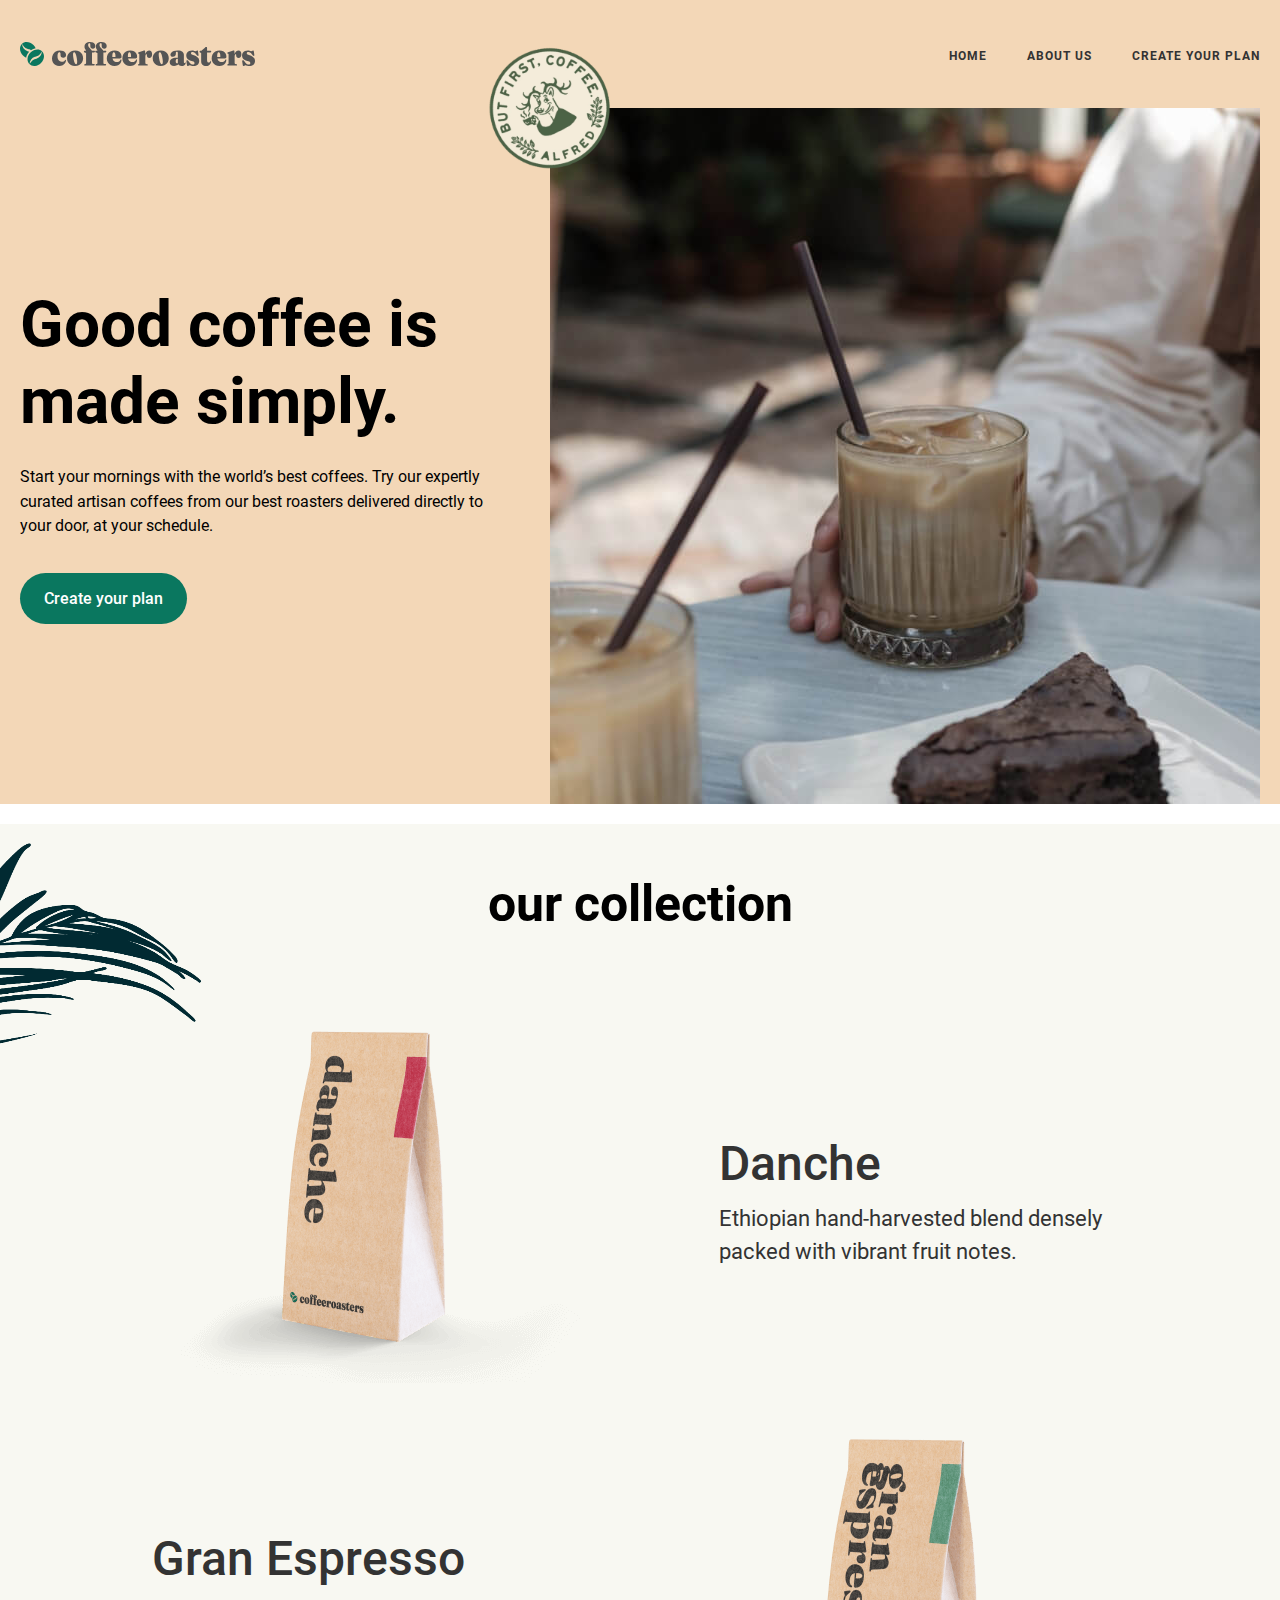
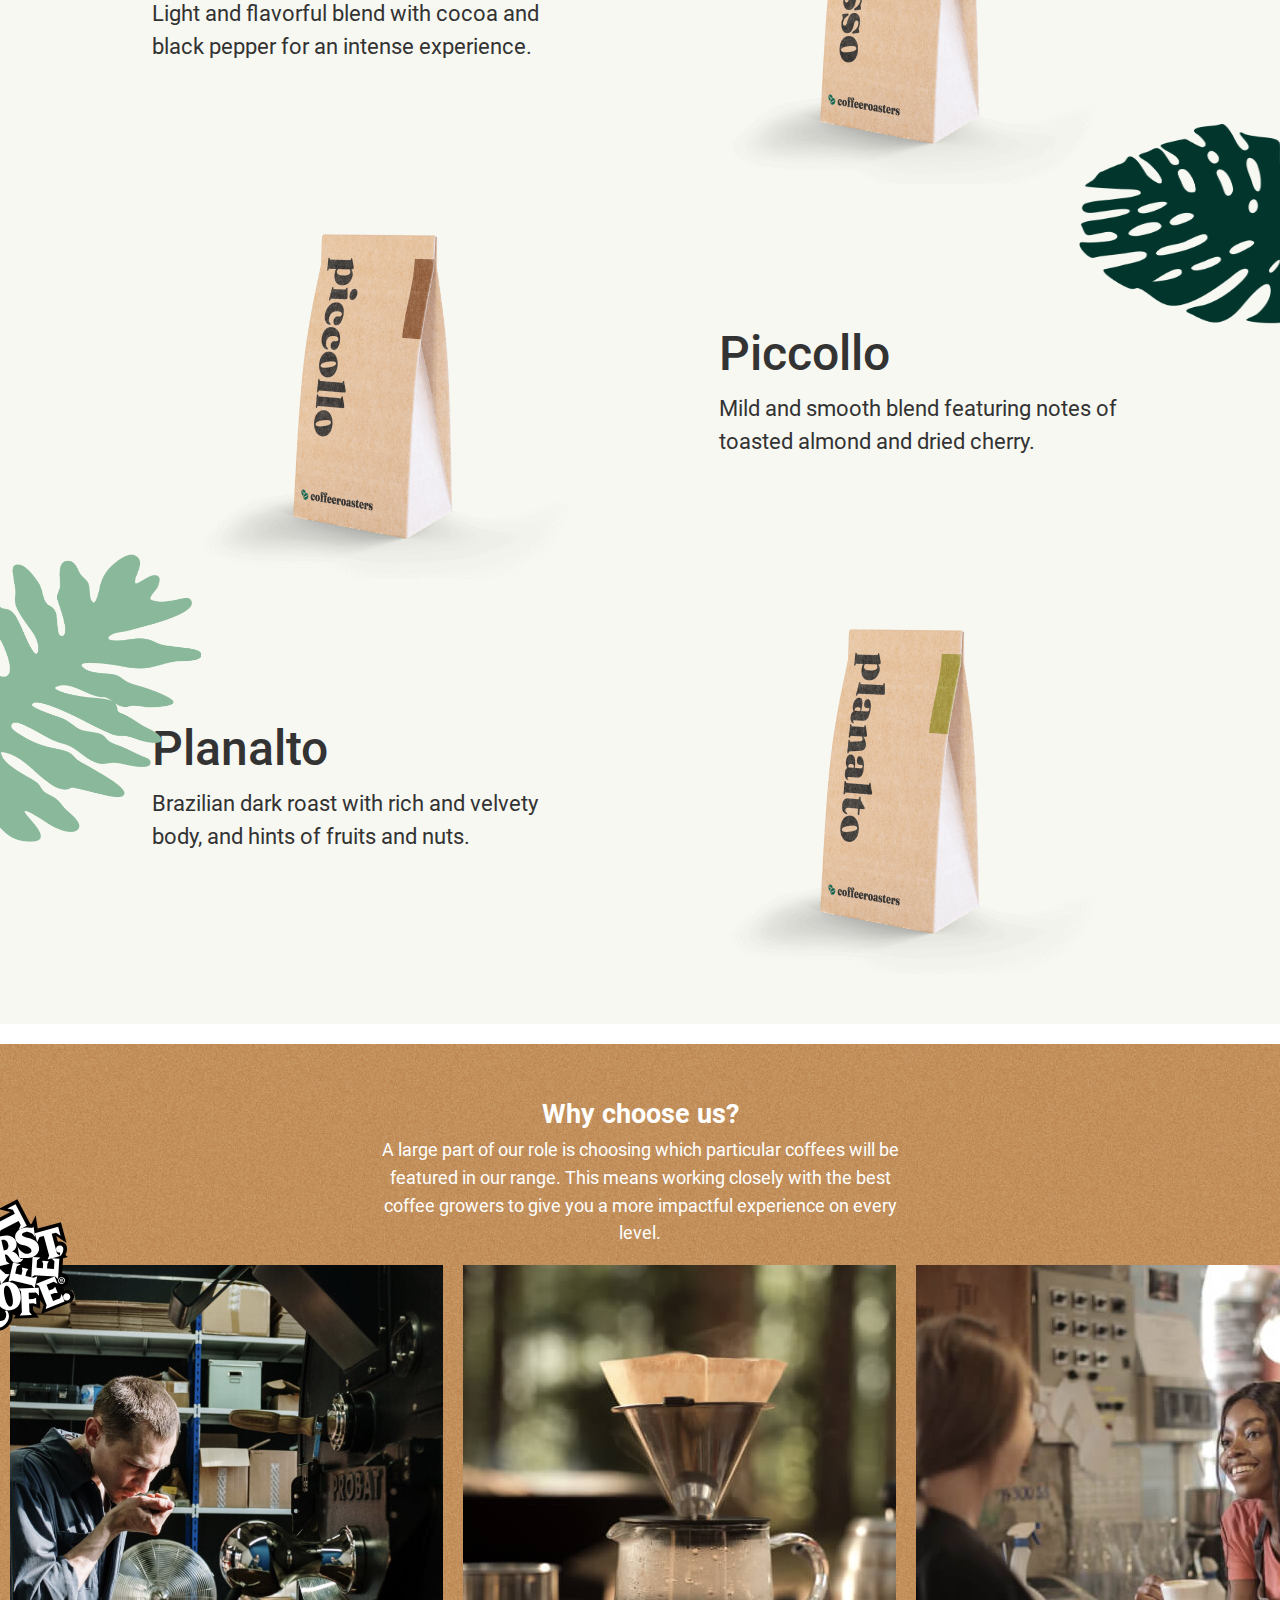
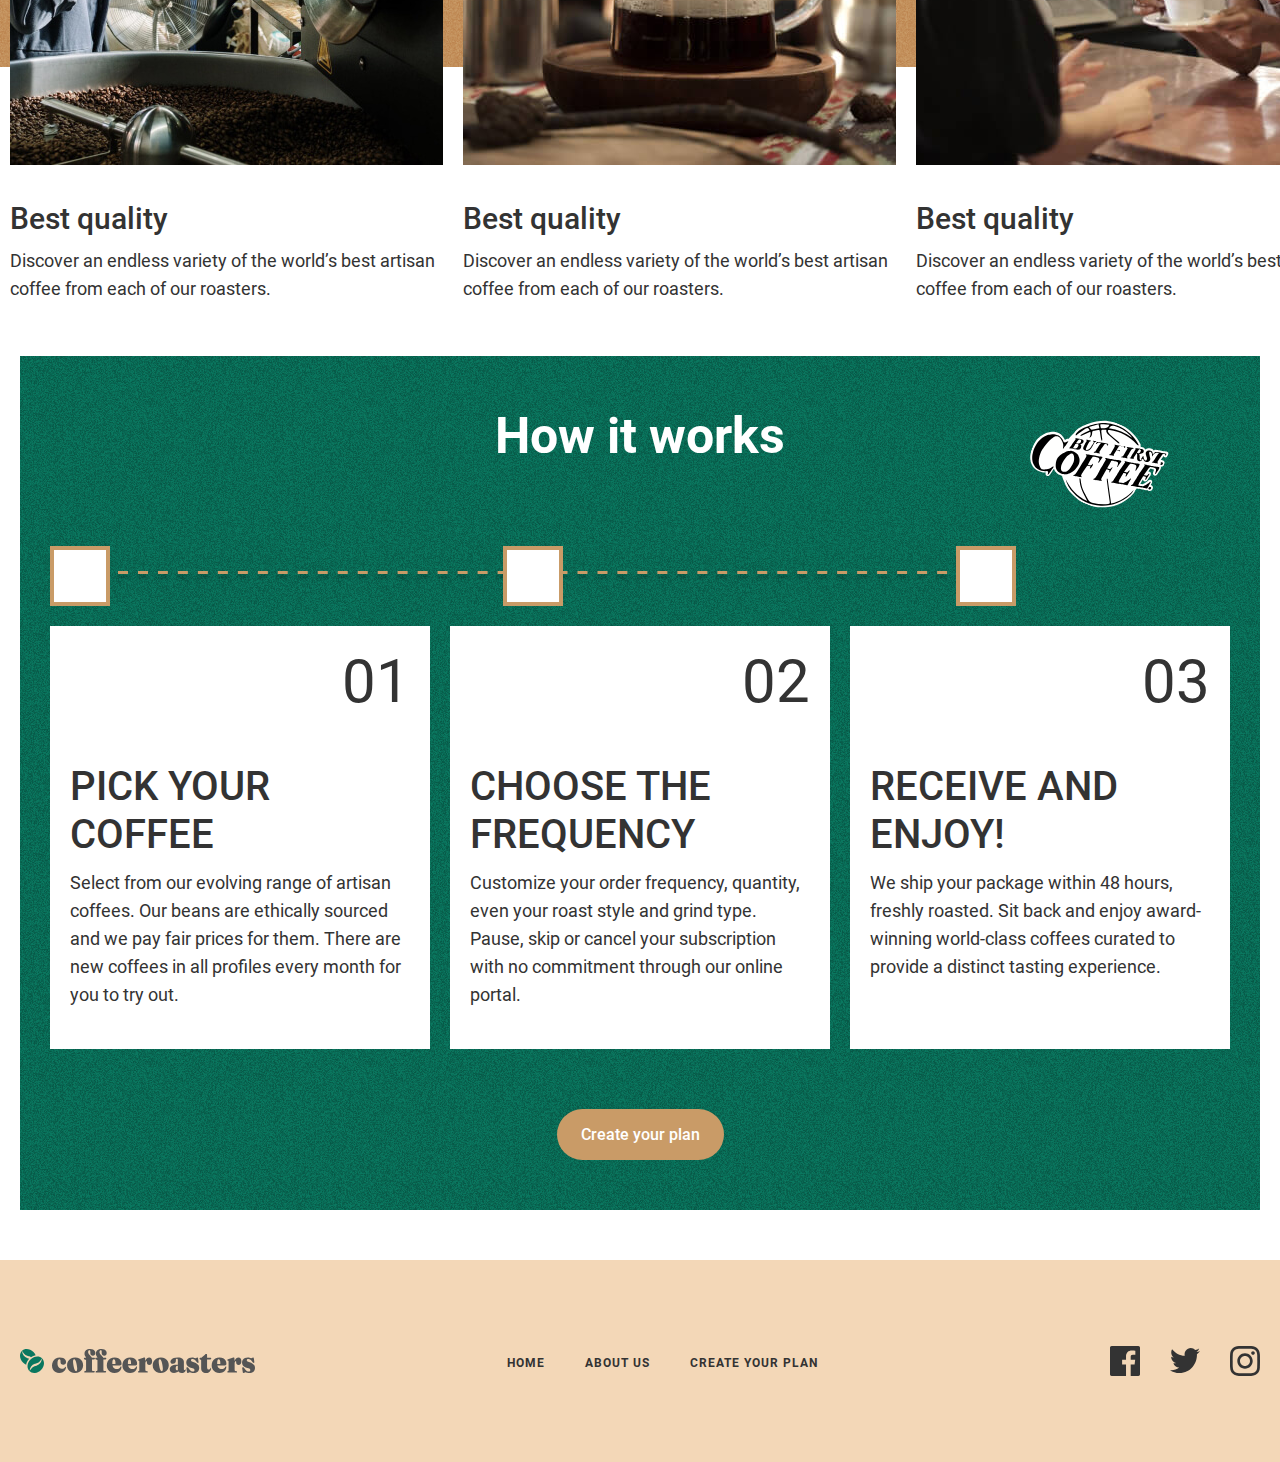
==== commit 26844b84: "add site-footer" ====
--- a/index.html
+++ b/index.html
@@ -217,6 +217,60 @@
 				</div>
 			</section>
 		</main>
-		<footer class="site-footer">site-footer</footer>
+		<footer class="site-footer">
+			<div class="container site-header__container">
+				<a class="site-logo" href="/">
+					<img class="site-logo__img" src="img/logo.svg" alt="logo" width="235" height="24" />
+				</a>
+				<ul class="site-nav">
+					<li class="site-nav__item">
+						<a class="site-nav__link" href="/">HOME</a>
+					</li>
+					<li class="site-nav__item">
+						<a class="site-nav__link" href="/">ABOUT US</a>
+					</li>
+					<li class="site-nav__item">
+						<a class="site-nav__link" href="/">Create your plan</a>
+					</li>
+				</ul>
+
+				<ul class="social">
+					<li class="social__item">
+						<a class="social__link" href="#">
+							<svg width="30" height="30" viewBox="0 0 30 30" fill="none" xmlns="http://www.w3.org/2000/svg">
+								<path
+									id="Path"
+									d="M28.3438 0H1.65625C0.74125 0 0 0.74125 0 1.65625V28.345C0 29.2588 0.74125 30 1.65625 30H16.025V18.3825H12.115V13.855H16.025V10.5163C16.025 6.64125 18.3913 4.53125 21.8488 4.53125C23.505 4.53125 24.9275 4.655 25.3425 4.71V8.76L22.945 8.76125C21.065 8.76125 20.7013 9.655 20.7013 10.965V13.8562H25.185L24.6012 18.3837H20.7013V30H28.3463C29.2588 30 30 29.2587 30 28.3438V1.65625C30 0.74125 29.2587 0 28.3438 0Z"
+									fill="currentColor" />
+							</svg>
+						</a>
+					</li>
+
+					<li class="social__item">
+						<a class="social__link" href="#">
+							<svg width="30" height="25" viewBox="0 0 30 25" fill="none" xmlns="http://www.w3.org/2000/svg">
+								<path
+									id="Path"
+									d="M30 2.95965C28.8962 3.46211 27.71 3.8005 26.465 3.95304C27.7363 3.17243 28.7125 1.9355 29.1712 0.461444C27.9825 1.18437 26.665 1.70991 25.2625 1.99318C24.1412 0.766509 22.54 0 20.77 0C16.7962 0 13.8763 3.80178 14.7738 7.74841C9.66 7.48564 5.125 4.97334 2.08875 1.15489C0.47625 3.99149 1.2525 7.70227 3.9925 9.58137C2.985 9.54804 2.035 9.26477 1.20625 8.79179C1.13875 11.7155 3.1825 14.4509 6.1425 15.0597C5.27625 15.3007 4.3275 15.3571 3.3625 15.1674C4.145 17.6746 6.4175 19.4986 9.1125 19.5498C6.525 21.6302 3.265 22.5595 0 22.1647C2.72375 23.9553 5.96 25 9.435 25C20.8625 25 27.3187 15.1033 26.9287 6.22693C28.1312 5.33608 29.175 4.22477 30 2.95965Z"
+									fill="currentColor" />
+							</svg>
+						</a>
+					</li>
+
+					<li class="social__item">
+						<a class="social__link" href="#">
+							<svg width="30" height="30" viewBox="0 0 30 30" fill="none" xmlns="http://www.w3.org/2000/svg">
+								<path
+									id="Shape"
+									fill-rule="evenodd"
+									clip-rule="evenodd"
+									d="M15 0C10.9262 0 10.4163 0.0175 8.81625 0.09C3.36875 0.34 0.34125 3.3625 0.09125 8.815C0.0175 10.4163 0 10.9262 0 15C0 19.0737 0.0175 19.585 0.09 21.185C0.34 26.6325 3.3625 29.66 8.815 29.91C10.4163 29.9825 10.9262 30 15 30C19.0737 30 19.585 29.9825 21.185 29.91C26.6275 29.66 29.6625 26.6375 29.9088 21.185C29.9825 19.585 30 19.0737 30 15C30 10.9262 29.9825 10.4163 29.91 8.81625C29.665 3.37375 26.6388 0.34125 21.1862 0.09125C19.585 0.0175 19.0737 0 15 0ZM15.0001 2.70386C19.0051 2.70386 19.4801 2.71886 21.0626 2.79136C25.1276 2.97636 27.0264 4.90511 27.2114 8.94011C27.2839 10.5214 27.2976 10.9964 27.2976 15.0014C27.2976 19.0076 27.2826 19.4814 27.2114 21.0626C27.0251 25.0939 25.1314 27.0264 21.0626 27.2114C19.4801 27.2839 19.0076 27.2989 15.0001 27.2989C10.9951 27.2989 10.5201 27.2839 8.93889 27.2114C4.86389 27.0251 2.97514 25.0876 2.79014 21.0614C2.71764 19.4801 2.70264 19.0064 2.70264 15.0001C2.70264 10.9951 2.71889 10.5214 2.79014 8.93886C2.97639 4.90511 4.87014 2.97511 8.93889 2.79011C10.5214 2.71886 10.9951 2.70386 15.0001 2.70386ZM7.29736 14.9999C7.29736 10.7461 10.7461 7.29736 14.9999 7.29736C19.2536 7.29736 22.7024 10.7461 22.7024 14.9999C22.7024 19.2549 19.2536 22.7036 14.9999 22.7036C10.7461 22.7036 7.29736 19.2536 7.29736 14.9999ZM15 20C12.2387 20 10 17.7625 10 15C10 12.2387 12.2387 10 15 10C17.7612 10 20 12.2387 20 15C20 17.7625 17.7612 20 15 20ZM21.2061 6.99348C21.2061 5.99973 22.0123 5.19348 23.0073 5.19348C24.0011 5.19348 24.8061 5.99973 24.8061 6.99348C24.8061 7.98723 24.0011 8.79348 23.0073 8.79348C22.0123 8.79348 21.2061 7.98723 21.2061 6.99348Z"
+									fill="currentColor" />
+							</svg>
+						</a>
+					</li>
+				</ul>
+			</div>
+		</footer>
 	</body>
 </html>
--- a/css/styles..css
+++ b/css/styles..css
@@ -468,3 +468,31 @@
 	outline: 2px dotted var(--darkgold-bg);
 	outline-offset: 3px;
 }
+
+.site-footer {
+	padding-top: 68px;
+	padding-bottom: 68px;
+	background-color: var(--gold-bg);
+}
+
+.social {
+	display: flex;
+	align-items: center;
+}
+
+.social__item:not(:last-child) {
+	margin-right: 30px;
+}
+
+.social__link {
+	display: flex;
+	align-items: center;
+}
+
+.social__link svg {
+	color: var(--text-color);
+}
+
+.social__link svg:hover {
+	color: var(--green-bg);
+}
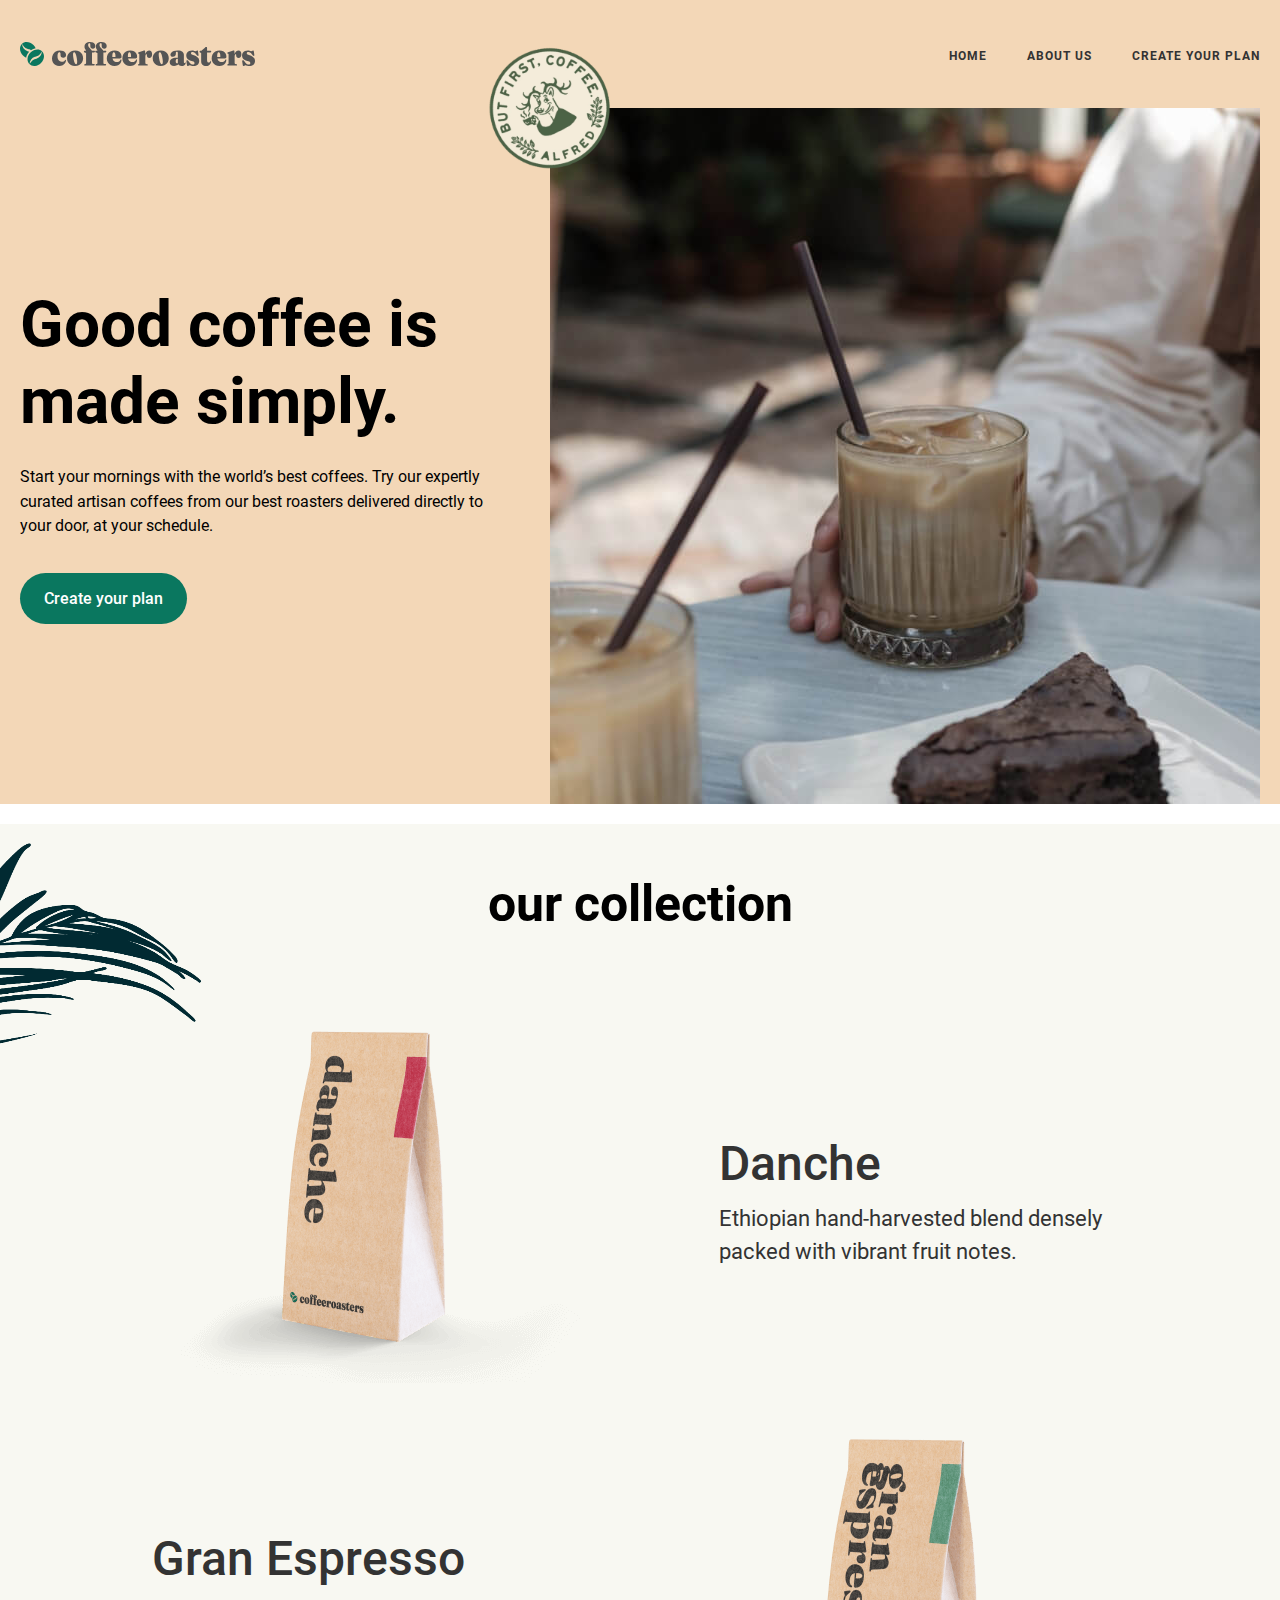
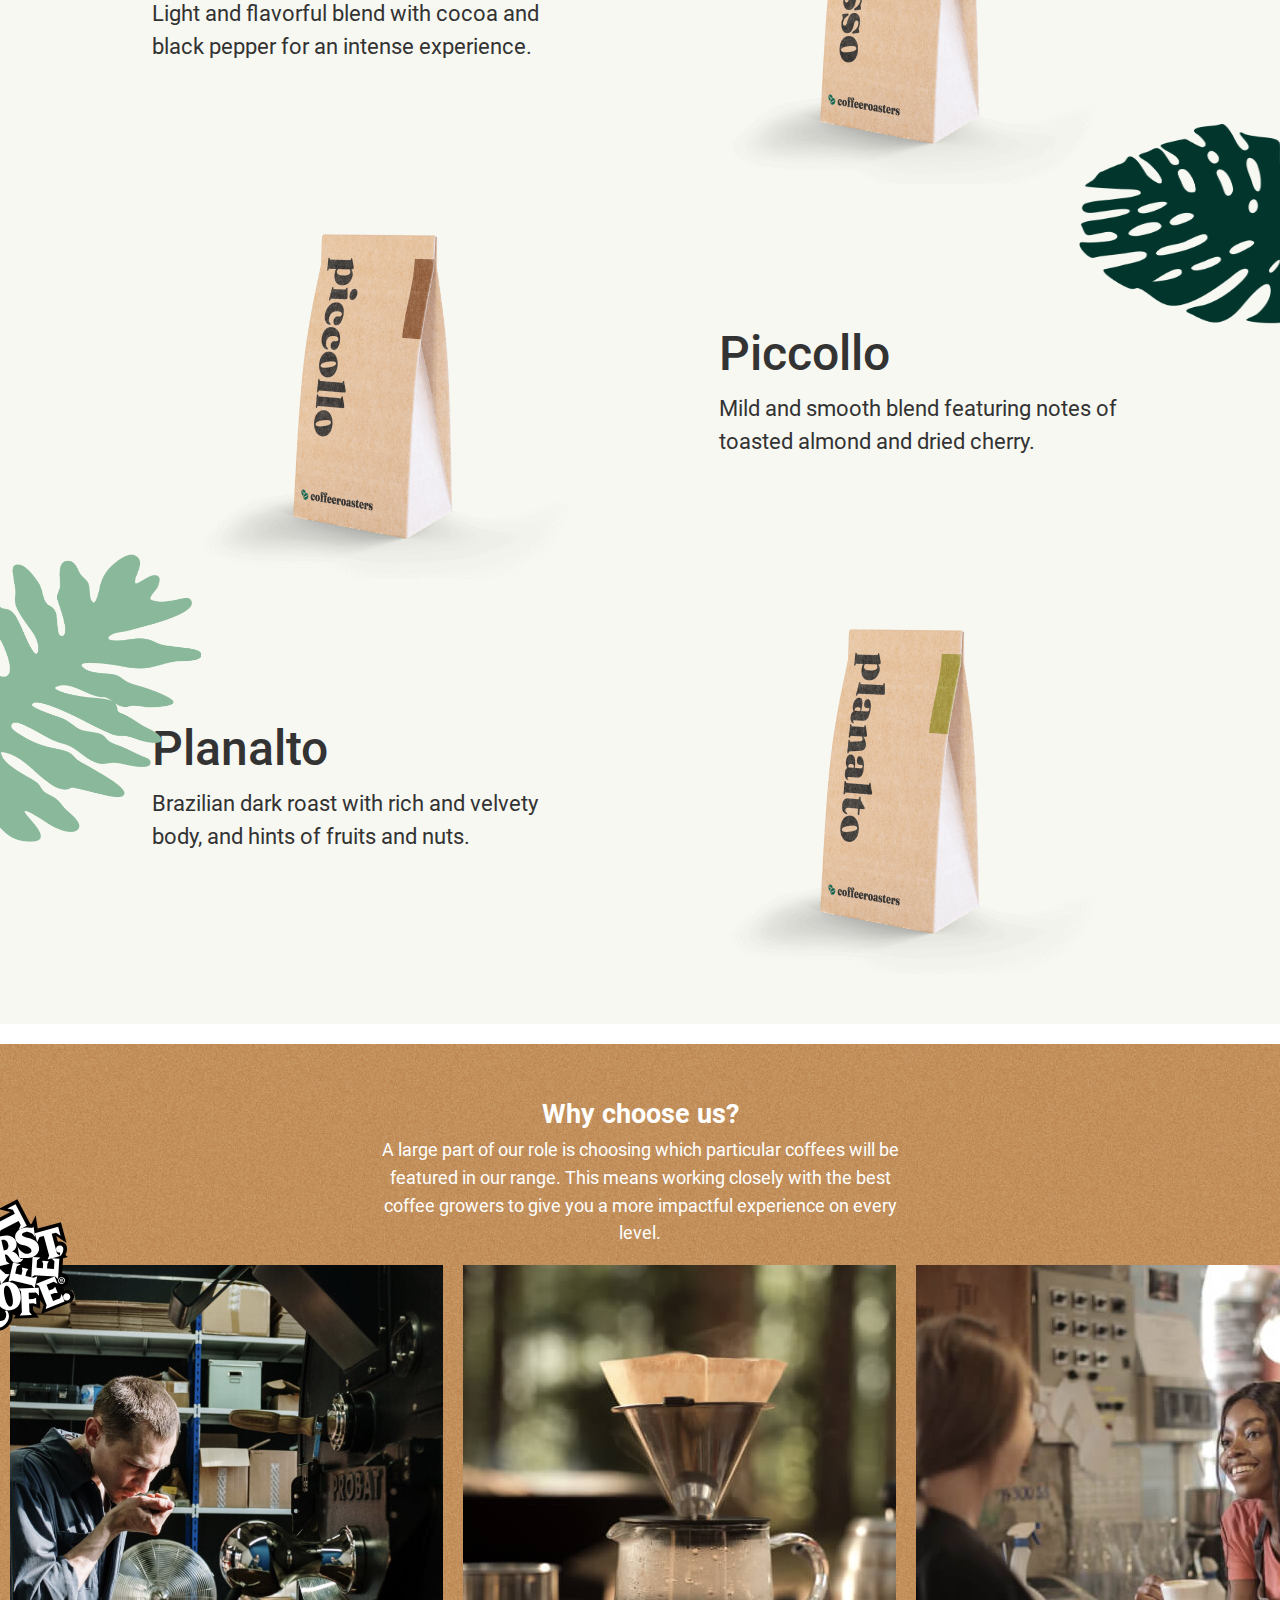
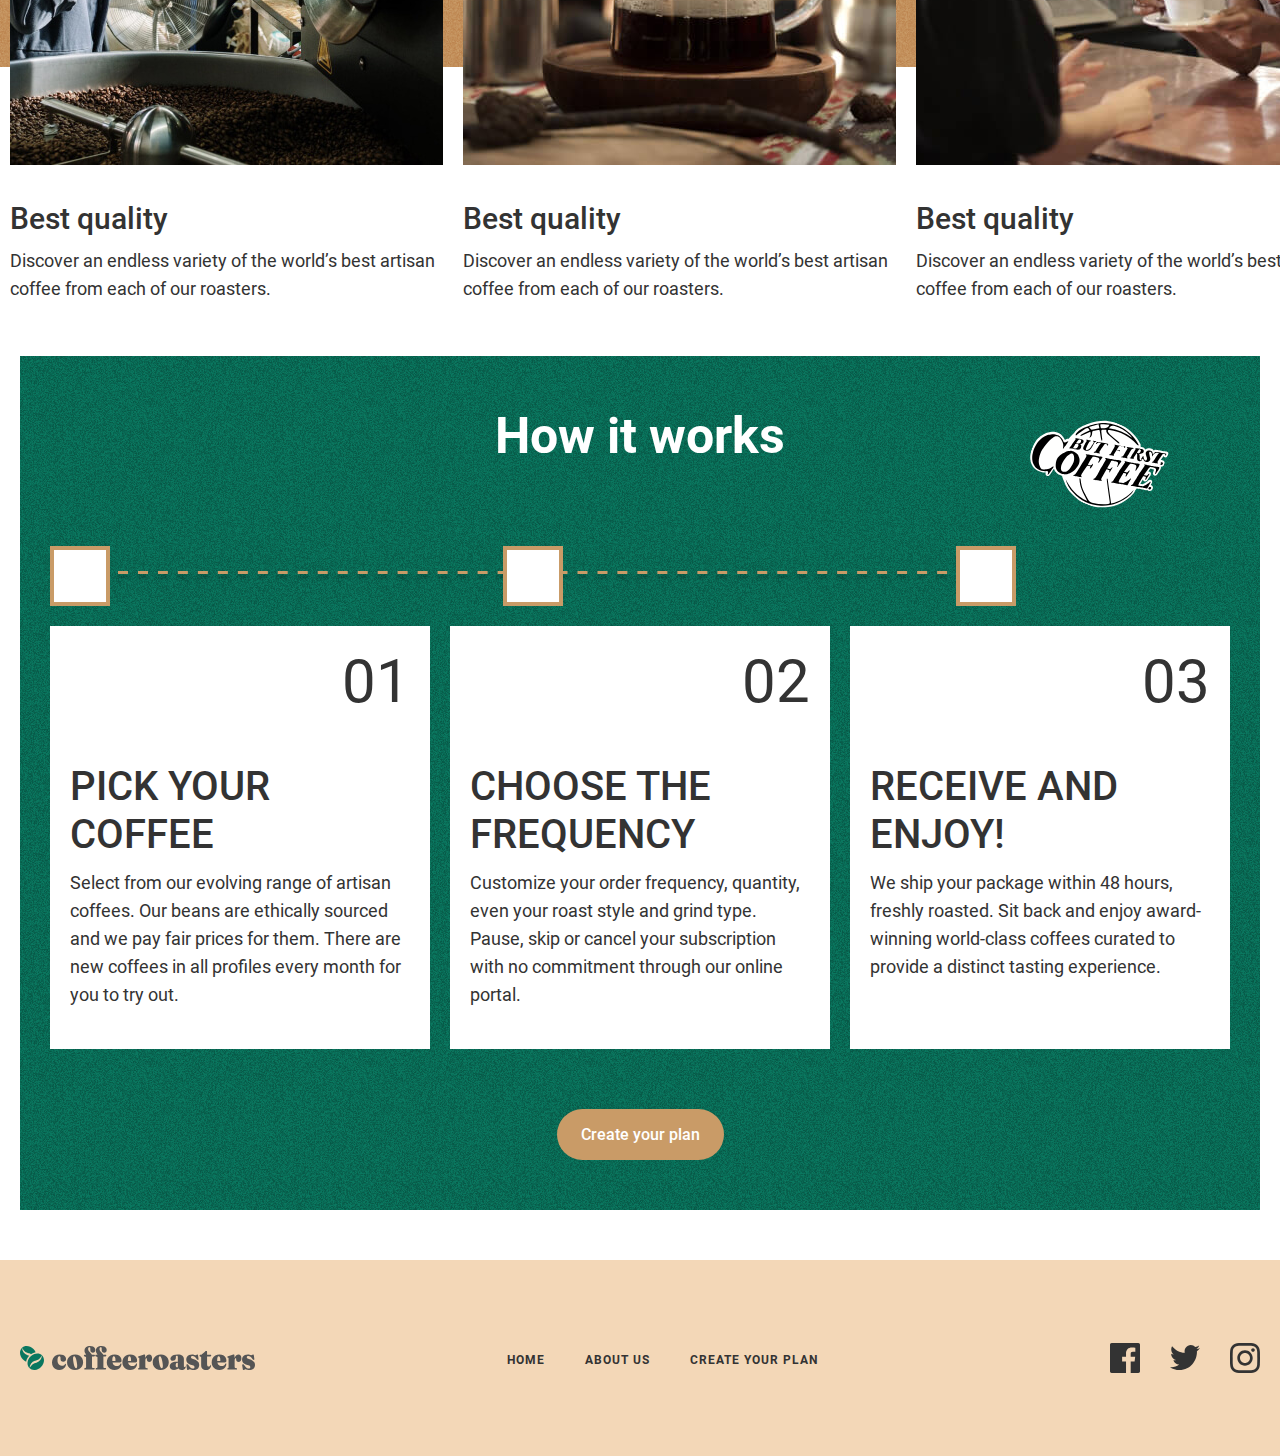
==== commit ab717269: "add craete-plan header && how-it-work" ====
--- a/index.html
+++ b/index.html
@@ -4,6 +4,9 @@
 		<meta charset="UTF-8" />
 		<meta name="viewport" content="width=device-width, initial-scale=1.0" />
 		<title>Cofferoasters</title>
+		<!--ICON -->
+		<link rel="icon" type="svg" href="img/cooferosters-icon.svg" />
+
 		<!-- CSS -->
 		<link rel="stylesheet" href="css/normalize.css" />
 		<link rel="stylesheet" href="css/styles..css" />
@@ -20,10 +23,10 @@
 							<a class="site-nav__link" href="/">HOME</a>
 						</li>
 						<li class="site-nav__item">
-							<a class="site-nav__link" href="/">ABOUT US</a>
+							<a class="site-nav__link" href="about-us.html">ABOUT US</a>
 						</li>
 						<li class="site-nav__item">
-							<a class="site-nav__link" href="/">Create your plan</a>
+							<a class="site-nav__link" href="create-plan.html">Create your plan</a>
 						</li>
 					</ul>
 				</div>
@@ -180,7 +183,10 @@
 							<li class="how-it-works__item">
 								<h3 class="how-it-works__item-number">01</h3>
 								<div class="how-it-works__item-info">
-									<h3 class="how-it-works__item-title">Pick your coffee</h3>
+									<h3 class="how-it-works__item-title">
+										Pick your <br />
+										coffee
+									</h3>
 									<p class="how-it-works__item-text">
 										Select from our evolving range of artisan coffees. Our beans are ethically sourced and we pay fair prices for
 										them. There are new coffees in all profiles every month for you to try out.
@@ -216,6 +222,7 @@
 					</div>
 				</div>
 			</section>
+			<!-- HOW IT WORKS END -->
 		</main>
 		<footer class="site-footer">
 			<div class="container site-header__container">
@@ -227,10 +234,10 @@
 						<a class="site-nav__link" href="/">HOME</a>
 					</li>
 					<li class="site-nav__item">
-						<a class="site-nav__link" href="/">ABOUT US</a>
+						<a class="site-nav__link" href="about-us.html">ABOUT US</a>
 					</li>
 					<li class="site-nav__item">
-						<a class="site-nav__link" href="/">Create your plan</a>
+						<a class="site-nav__link" href="create-plan.html">Create your plan</a>
 					</li>
 				</ul>
 
--- a/css/styles..css
+++ b/css/styles..css
@@ -424,6 +424,8 @@
 }
 
 .how-it-works__item {
+	max-width: 433px;
+	width: 100%;
 	background-color: var(--white-color);
 	padding: 20px 20px 40px;
 	color: var(--text-color);
@@ -470,8 +472,8 @@
 }
 
 .site-footer {
-	padding-top: 68px;
-	padding-bottom: 68px;
+	padding-top: 65px;
+	padding-bottom: 65px;
 	background-color: var(--gold-bg);
 }
 
@@ -496,3 +498,82 @@
 .social__link svg:hover {
 	color: var(--green-bg);
 }
+
+/* our-commitment */
+.our-commitment {
+	margin-bottom: 160px;
+}
+
+.our-commitment__inner {
+	position: relative;
+	padding: 160px 64px 200px 165px;
+	background-image: url(../img/our-commitment-bg.jpg);
+	background-repeat: no-repeat;
+	background-size: cover;
+	background-position: center center;
+	display: flex;
+	align-items: center;
+	justify-content: space-between;
+}
+
+.our-commitment__img-wrapper {
+	margin-right: 185px;
+}
+
+.our-commitment__info {
+	max-width: 626px;
+	width: 100%;
+}
+
+.our-commitment__title {
+	margin-bottom: 24px;
+	text-transform: uppercase;
+	font-weight: 700;
+	font-size: 48px;
+	line-height: 1.2;
+	color: var(--black-color);
+}
+
+/* uncompromising-quality */
+.uncompromising-quality {
+	margin-bottom: 20px;
+}
+
+.uncompromising-quality__inner {
+	background-image: url(../img/uncompromising-quality-bg.jpg);
+	background-repeat: no-repeat;
+	background-position: center center;
+	background-size: cover;
+	color: var(--white-color);
+	padding: 100px 30px 118px 143px;
+	position: relative;
+}
+
+.uncompromising-quality__info {
+	max-width: 539px;
+	width: 100%;
+	margin-right: 38px;
+}
+
+.uncompromising-quality__title {
+	margin-bottom: 24px;
+	font-weight: 700;
+	font-size: 50px;
+	line-height: 1.2;
+	max-width: 397px;
+	width: 100%;
+	text-transform: uppercase;
+}
+
+.uncompromising-quality__text {
+	line-height: 1.7;
+}
+
+.uncompromising-quality__img {
+	width: 550px;
+	height: 500px;
+	object-fit: cover;
+	position: absolute;
+	right: 30px;
+	top: -90px;
+}
